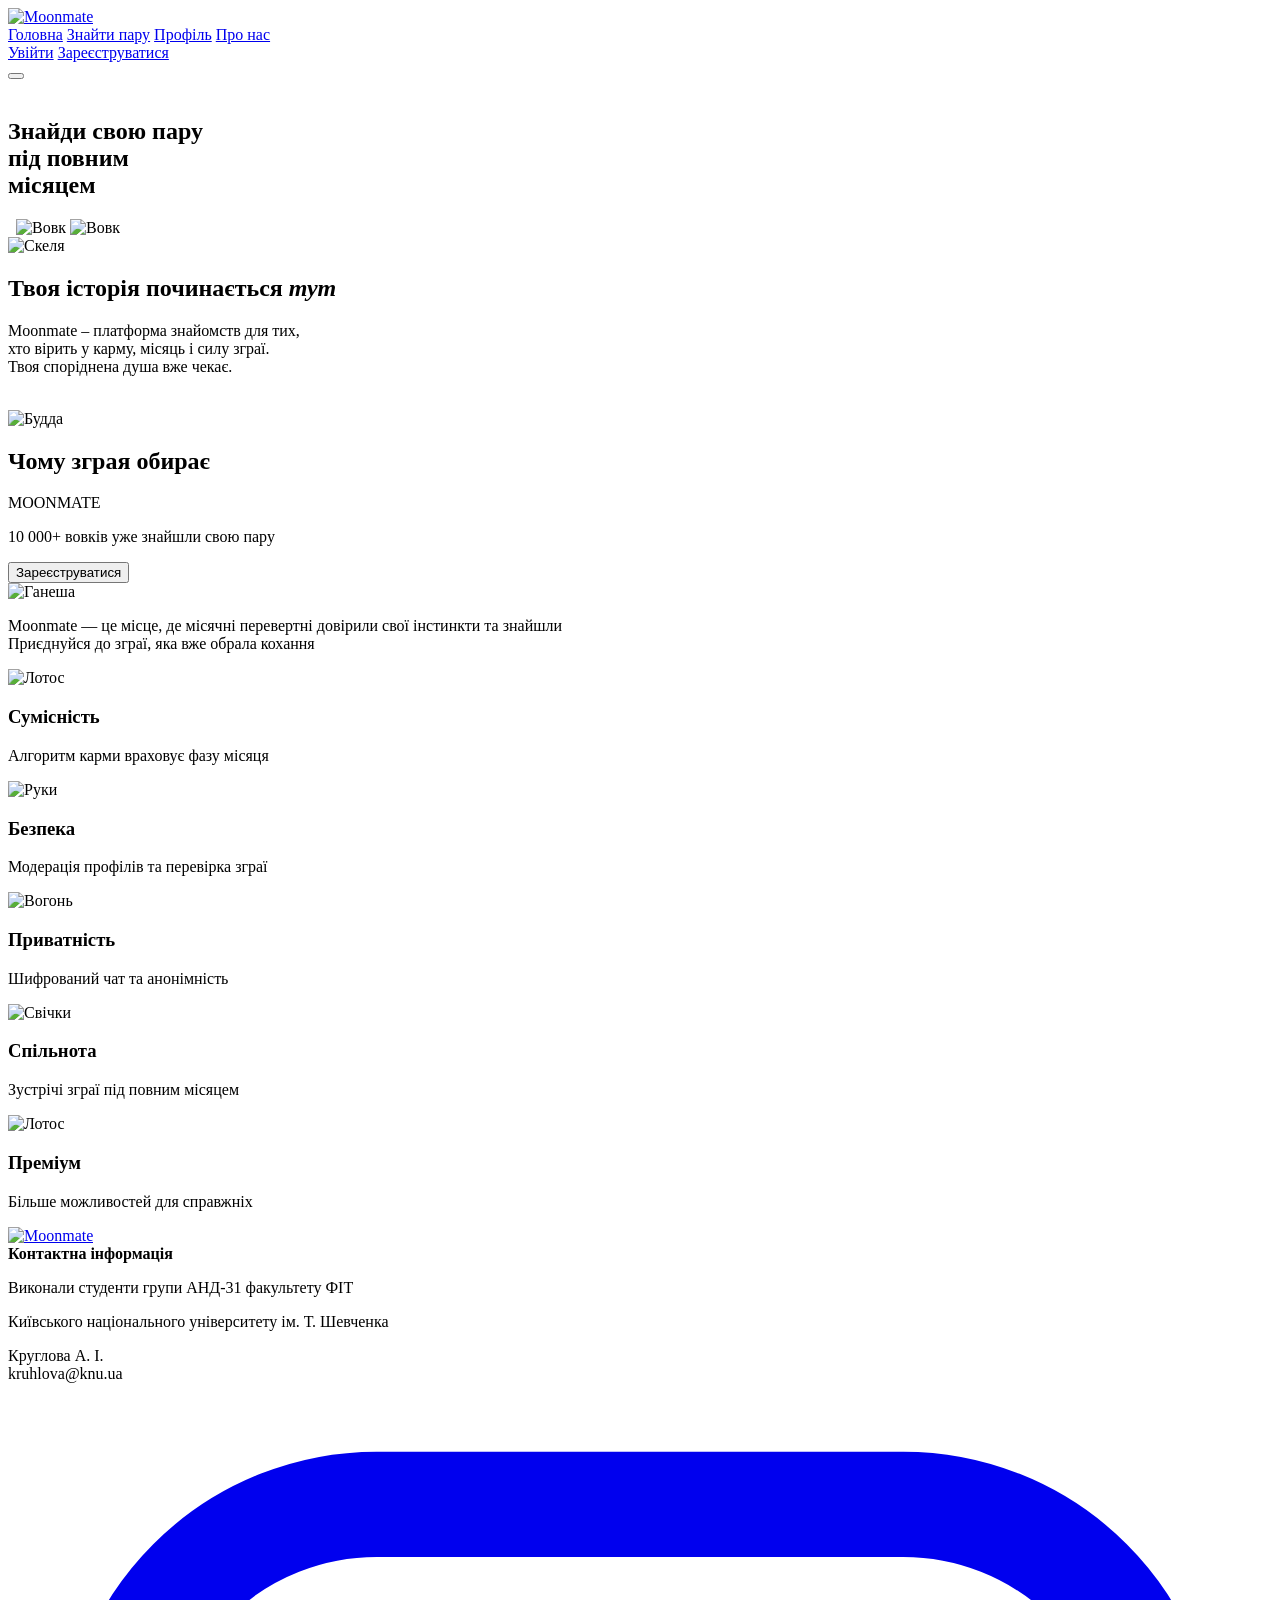
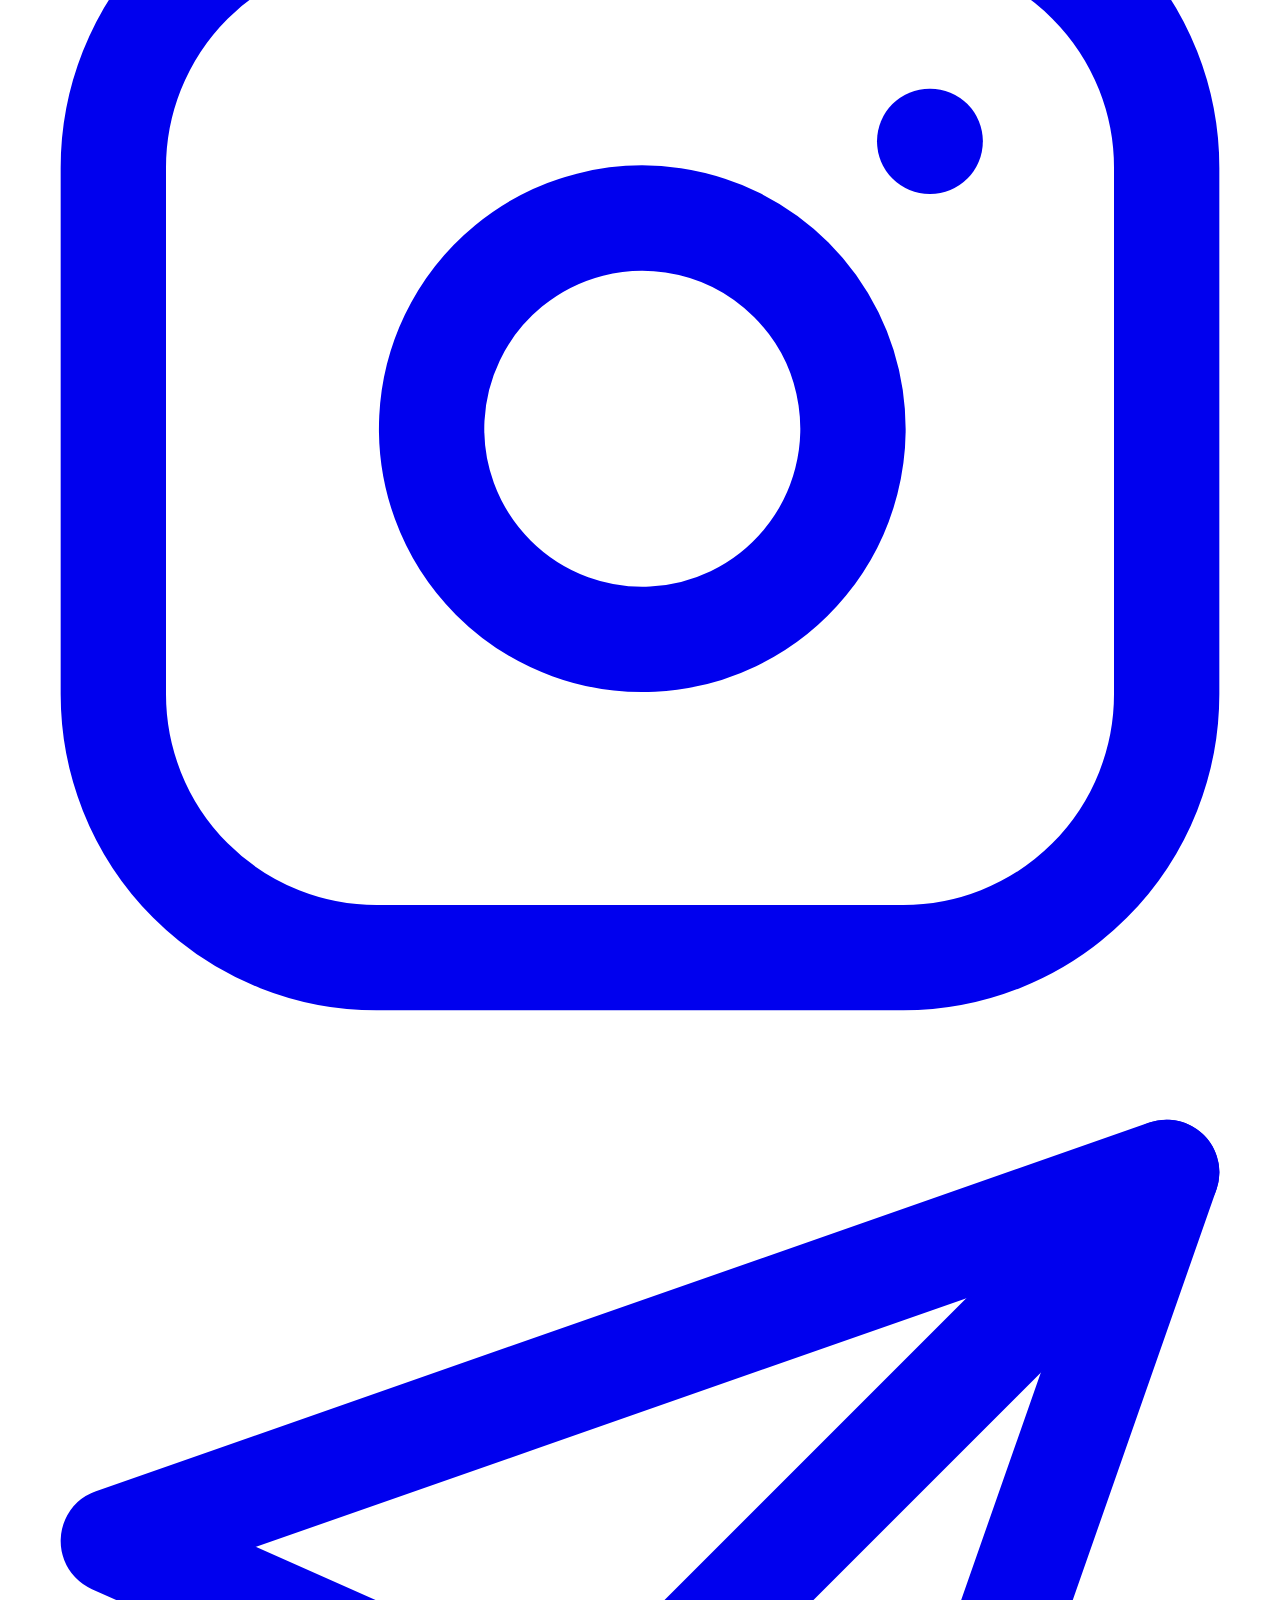
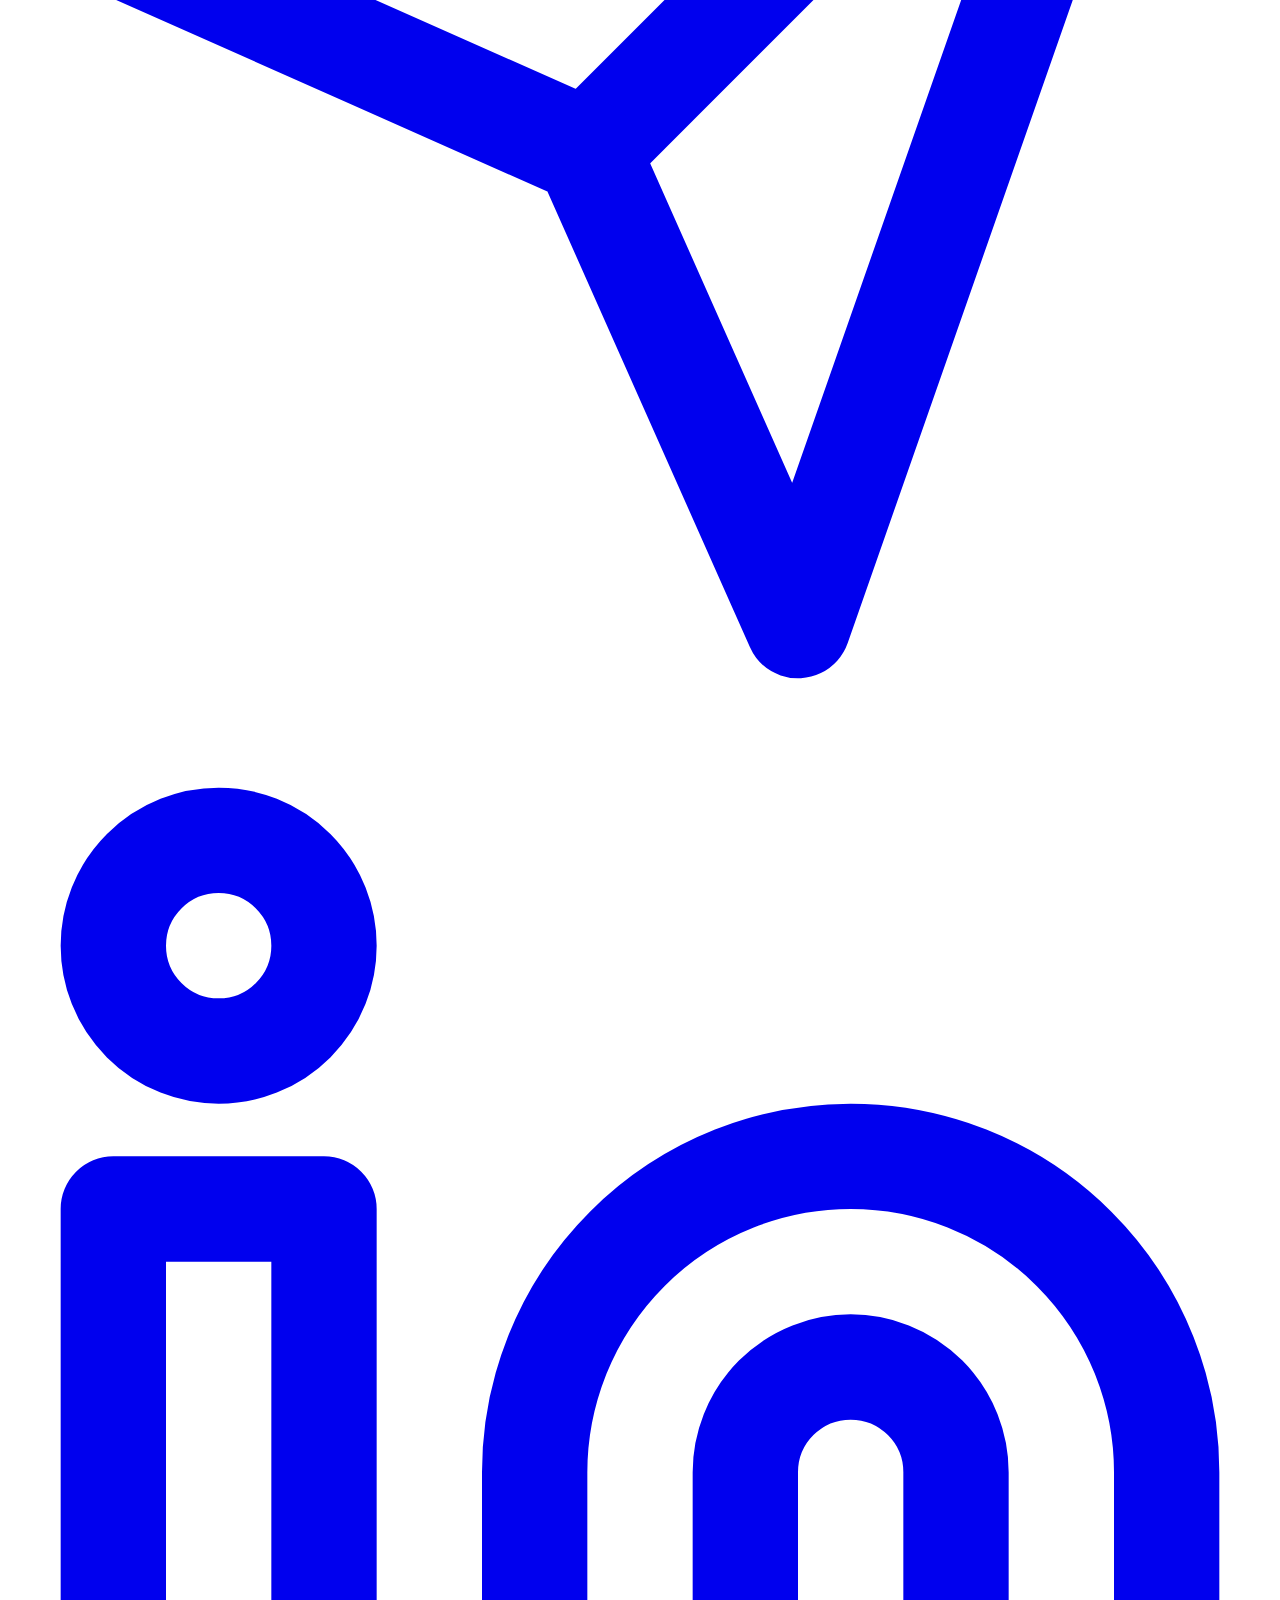
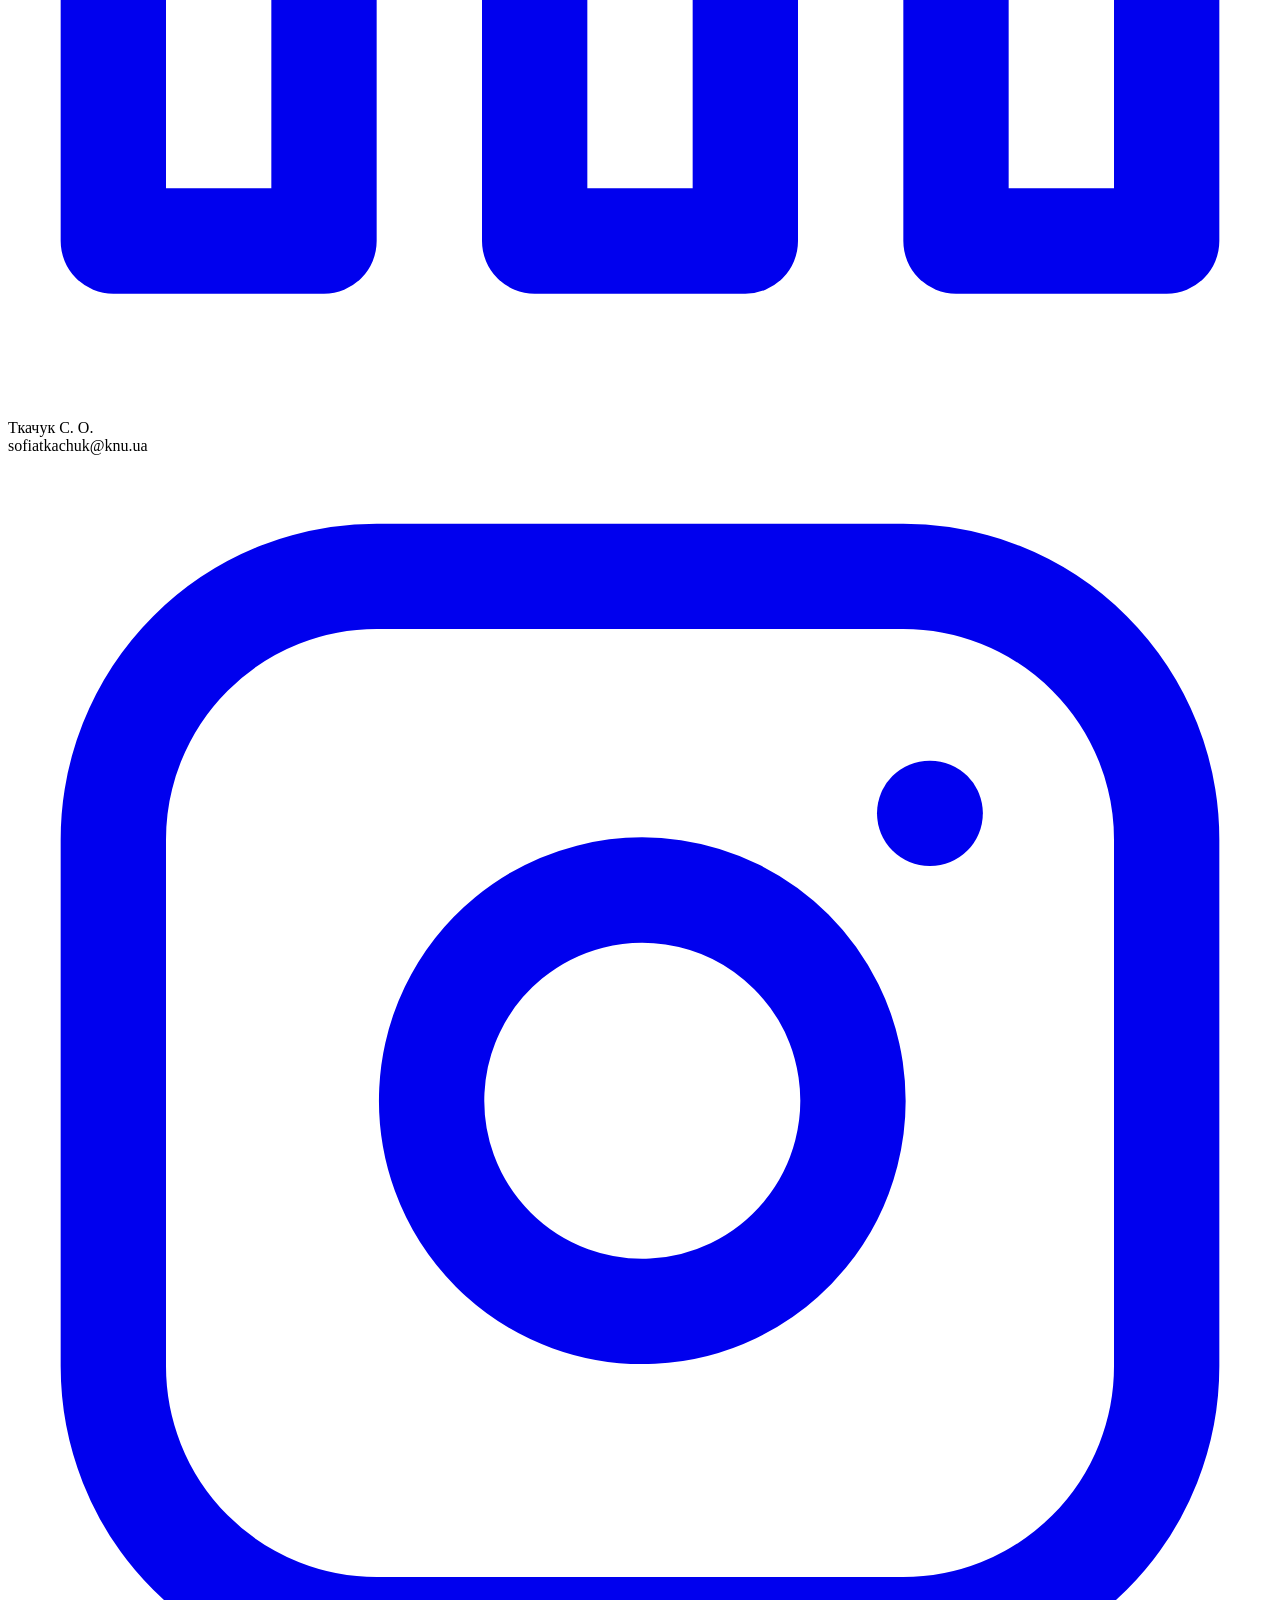
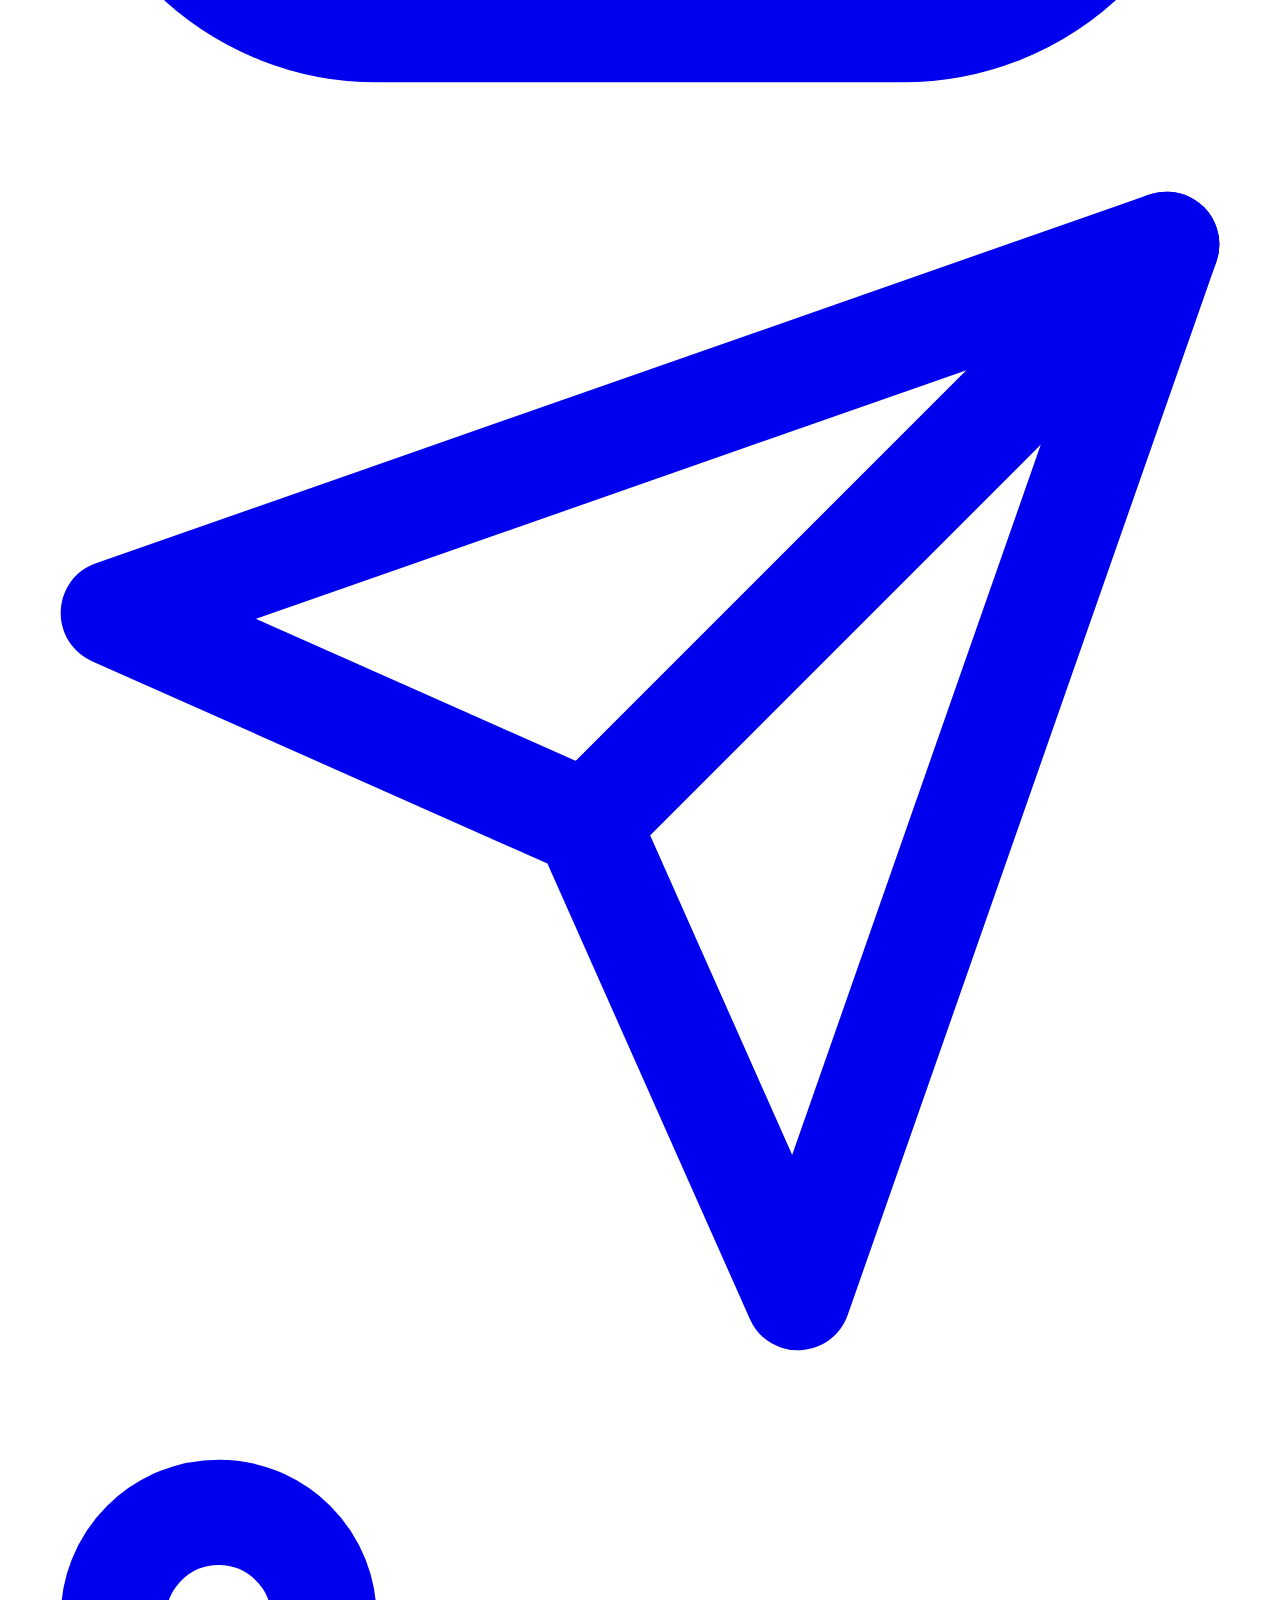
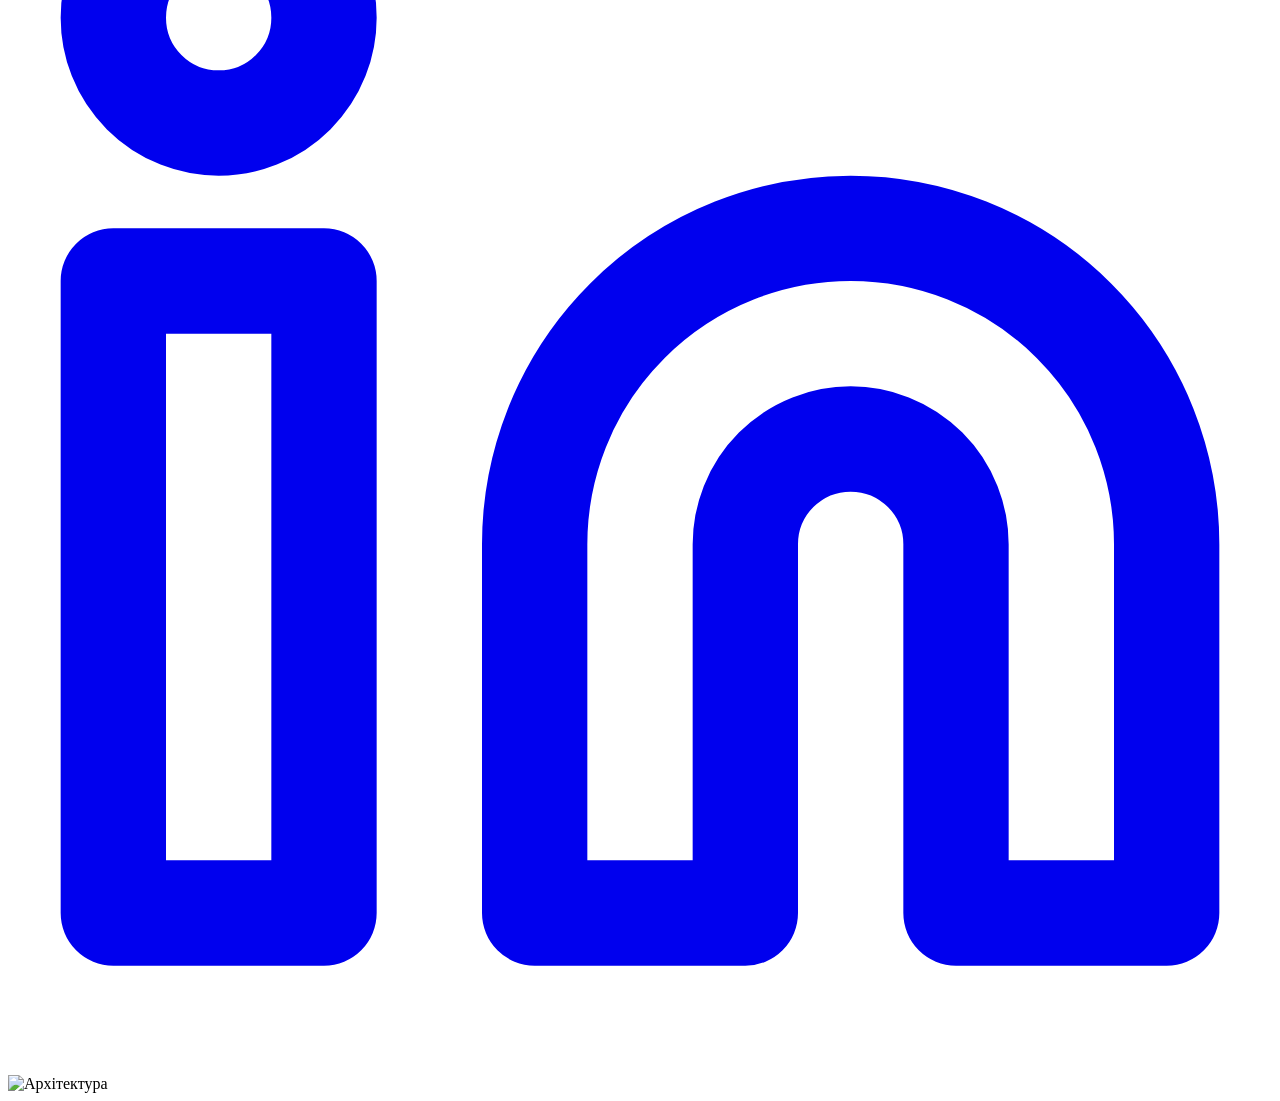
==== index.html @ 5251ece2 "Create index.html" ====
<!DOCTYPE html>
<html lang="uk">
<head>
    <meta charset="UTF-8">
    <meta name="viewport" content="width=device-width, initial-scale=1.0">
    <title>Moonmate — Зграя</title>
    
    <!-- Шрифти -->
    <link rel="preconnect" href="https://fonts.googleapis.com">
    <link rel="preconnect" href="https://fonts.gstatic.com" crossorigin>
    <link href="https://fonts.googleapis.com/css2?family=Montserrat:ital,wght@0,400;0,600;0,700;1,400&family=Playfair+Display:ital,wght@0,400;0,600;1,400;1,600&family=Cormorant+Garamond:ital,wght@0,400;0,600;1,400;1,600&display=swap" rel="stylesheet">
    
    <!-- Підключення стилів -->
    <link rel="stylesheet" href="css/reset.css">
    <link rel="stylesheet" href="css/base.css">
    <link rel="stylesheet" href="css/header.css">
    <link rel="stylesheet" href="css/main.css"> 
    <link rel="stylesheet" href="css/footer.css">
    <link rel="stylesheet" href="css/media.css"> 
</head>
<body>

     <!-- ================= ШАПКА (HEADER) ================= -->
     <header class="header">
        <div class="header-container">
            <!-- Логотип -->
            <a href="#" class="logo">
                <img src="img/Group 22.png" alt="Moonmate">
            </a>

            <!-- Навігація -->
            <nav class="nav-menu" id="mobile-menu">
                <a href="main.html" class="nav-link active">Головна</a>
                <a href="../search/search.html" class="nav-link">Знайти пару</a>
                <!-- ДОДАНО: Посилання на профіль (спочатку приховане класом hidden) -->
                <a href="../profile/profile.html" class="nav-link hidden" id="profileLink">Профіль</a>
                <a href="#why" class="nav-link">Про нас</a>
            </nav>

            <!-- Кнопки (ховаються на телефоні) -->
            <div class="header-buttons" id="authButtons">
                <a href="../login/login.html" class="btn btn-login">Увійти</a>
                <a href="../registration/register.html" class="btn btn-register">Зареєструватися</a>
            </div>

            <!-- БУРГЕР-МЕНЮ (з'являється на планшеті та телефоні) -->
            <button class="menu-toggle" aria-label="Відкрити меню">
                <span></span>
                <span></span>
                <span></span>
            </button>
        </div>
    </header>

        <!-- ================= ГОЛОВНИЙ ЕКРАН (HERO) ================= -->
        <section class="hero" id="home">
          <!-- Висюльки -->
          <img src="img/image 28.png" alt="" class="hanging hanging-left-1">
          <img src="img/image 28.png" alt="" class="hanging hanging-left-2">
          <img src="img/image 29.png" alt="" class="hanging hanging-right-1">
          <img src="img/image 29.png" alt="" class="hanging hanging-right-2">
  
          <!-- Текст -->
          <h1 class="hero-title">
              Знайди свою пару<br>
              під повним<br>
              місяцем
          </h1>
  
          <!-- Блок з вовками -->
          <div class="wolves-container">
              <!-- Лапки -->
              <img src="img/image 50.png" alt="" class="paws paws-left">
              <img src="img/image 50.png" alt="" class="paws paws-right">
              
              <!-- Лівий вовк -->
              <img src="img/wolff.png" alt="Вовк" class="wolf wolf-left">
              <!-- Правий вовк -->
              <img src="img/Rectangle 19.png" alt="Вовк" class="wolf wolf-right">
          </div>
  
          <!-- Скеля для переходу -->
          <img src="img/Rectangle 54.png" alt="Скеля" class="rock-transition">
  
          <!-- Текст під скелею -->
          <div class="hero-story">
              <h2>Твоя історія починається <em>тут</em></h2>
              <p>
                  <span class="pink-text">Moonmate</span> – платформа знайомств для тих,<br>
                  хто вірить у карму, місяць і силу зграї.<br>
                  <span class="pink-text">Твоя споріднена душа вже чекає.</span>
              </p>
          </div>
      </section>

        <!-- ================= БЛОК ПЕРЕВАГ (FEATURES) ================= -->
        <section class="features-section" id="why">
          <!-- Фонові мандали -->
          <img src="img/image 5.png" alt="" class="bg-mandala-left">
          <img src="img/image 30.png" alt="" class="bg-mandala-right">
  
          <div class="features-container">
              
              <!-- Чорний напівпрозорий прямокутник -->
              <div class="features-bg-box"></div>
  
              <!-- Будда -->
              <img src="img/image 22.png" alt="Будда" class="buddha-img">
  
              <!-- Контент поверх прямокутника -->
              <div class="features-content">
                  <div class="features-text">
                      <h2>Чому зграя обирає</h2>
                      <div class="huge-title">MOONMATE</div>
                      <p class="subtitle">10 000+ вовків уже знайшли свою пару</p>
                  </div>
  
                  <div class="cta-center">
                      <button class="btn btn-register btn-large">Зареєструватися</button>
                  </div>
  
                  <div class="info-box">
                      <img src="img/image 14.png" alt="Ганеша" class="ganesha-icon">
                      <p>
                          <span class="pink-text">Moonmate</span> — це місце, де місячні перевертні довірили свої інстинкти та знайшли<br>
                          Приєднуйся до зграї, яка вже обрала <span class="pink-text">кохання</span>
                      </p>
                  </div>
              </div>
  
              <!-- Картки -->
              <div class="cards-grid">
                  <div class="card">
                      <img src="img/image 32.png" alt="Лотос">
                      <h3>Сумісність</h3>
                      <p>Алгоритм карми враховує фазу місяця</p>
                  </div>
                  <div class="card">
                      <img src="img/image 33.png" alt="Руки">
                      <h3>Безпека</h3>
                      <p>Модерація профілів та перевірка зграї</p>
                  </div>
                  <div class="card">
                      <img src="img/image 34.png" alt="Вогонь">
                      <h3>Приватність</h3>
                      <p>Шифрований чат та анонімність</p>
                  </div>
                  <div class="card">
                      <img src="img/image 35.png" alt="Свічки">
                      <h3>Спільнота</h3>
                      <p>Зустрічі зграї під повним місяцем</p>
                  </div>
                  <div class="card">
                      <img src="img/image 32.png" alt="Лотос">
                      <h3>Преміум</h3>
                      <p>Більше можливостей для справжніх</p>
                  </div>
              </div>
  
          </div>
      </section>

      <!-- ================= ПІДВАЛ (FOOTER) ================= -->
      <footer class="footer" id="about">
        <div class="footer-container">
            <a href="#" class="footer-logo">
                <img src="img/Group 22.png" alt="Moonmate">
            </a>
            <div class="footer-info">
                <strong>Контактна інформація</strong>
                <p>Виконали студенти групи АНД-31 факультету ФІТ</p>
                <p>Київського національного університету ім. Т. Шевченка</p>
                
                <div class="footer-contacts">
                    <!-- Виконавець 1 -->
                    <div class="author-block">
                        <p>Круглова А. І.<br>kruhlova@knu.ua</p>
                        <div class="social-links">
                            <!-- Instagram -->
                            <a href="#" target="_blank" title="Instagram">
                                <svg viewBox="0 0 24 24" fill="none" stroke="currentColor" stroke-width="2" stroke-linecap="round" stroke-linejoin="round"><rect x="2" y="2" width="20" height="20" rx="5" ry="5"></rect><path d="M16 11.37A4 4 0 1 1 12.63 8 4 4 0 0 1 16 11.37z"></path><line x1="17.5" y1="6.5" x2="17.51" y2="6.5"></line></svg>
                            </a>
                            <!-- Telegram -->
                            <a href="#" target="_blank" title="Telegram">
                                <svg viewBox="0 0 24 24" fill="none" stroke="currentColor" stroke-width="2" stroke-linecap="round" stroke-linejoin="round"><line x1="22" y1="2" x2="11" y2="13"></line><polygon points="22 2 15 22 11 13 2 9 22 2"></polygon></svg>
                            </a>
                            <!-- LinkedIn -->
                            <a href="#" target="_blank" title="LinkedIn">
                                <svg viewBox="0 0 24 24" fill="none" stroke="currentColor" stroke-width="2" stroke-linecap="round" stroke-linejoin="round"><path d="M16 8a6 6 0 0 1 6 6v7h-4v-7a2 2 0 0 0-2-2 2 2 0 0 0-2 2v7h-4v-7a6 6 0 0 1 6-6z"></path><rect x="2" y="9" width="4" height="12"></rect><circle cx="4" cy="4" r="2"></circle></svg>
                            </a>
                        </div>
                    </div>

                    <!-- Виконавець 2 -->
                    <div class="author-block">
                        <p>Ткачук С. О.<br>sofiatkachuk@knu.ua</p>
                        <div class="social-links">
                            <!-- Instagram -->
                            <a href="#" target="_blank" title="Instagram">
                                <svg viewBox="0 0 24 24" fill="none" stroke="currentColor" stroke-width="2" stroke-linecap="round" stroke-linejoin="round"><rect x="2" y="2" width="20" height="20" rx="5" ry="5"></rect><path d="M16 11.37A4 4 0 1 1 12.63 8 4 4 0 0 1 16 11.37z"></path><line x1="17.5" y1="6.5" x2="17.51" y2="6.5"></line></svg>
                            </a>
                            <!-- Telegram -->
                            <a href="https://web.telegram.org/k/#@sofffssss" target="_blank" title="Telegram">
                                <svg viewBox="0 0 24 24" fill="none" stroke="currentColor" stroke-width="2" stroke-linecap="round" stroke-linejoin="round"><line x1="22" y1="2" x2="11" y2="13"></line><polygon points="22 2 15 22 11 13 2 9 22 2"></polygon></svg>
                            </a>
                            <!-- LinkedIn -->
                            <a href="#" target="_blank" title="LinkedIn">
                                <svg viewBox="0 0 24 24" fill="none" stroke="currentColor" stroke-width="2" stroke-linecap="round" stroke-linejoin="round"><path d="M16 8a6 6 0 0 1 6 6v7h-4v-7a2 2 0 0 0-2-2 2 2 0 0 0-2 2v7h-4v-7a6 6 0 0 1 6-6z"></path><rect x="2" y="9" width="4" height="12"></rect><circle cx="4" cy="4" r="2"></circle></svg>
                            </a>
                        </div>
                    </div>
                </div>
            </div>
        </div>
        <img src="img/image 26.png" alt="Архітектура" class="footer-arch-img">
    </footer>
    
    <!-- Підключення скрипта для меню -->
    <script src="script.js"></script>

    <!-- ДОДАНО: Перевірка статусу входу та показ посилання на профіль -->
    <script>
        document.addEventListener('DOMContentLoaded', function() {
            const authButtons = document.getElementById('authButtons');
            const profileLink = document.getElementById('profileLink');

            // Перевіряємо, чи користувач увійшов
            if (sessionStorage.getItem('isLoggedIn') === 'true') {
                // Якщо так, ховаємо кнопки входу/реєстрації
                if (authButtons) {
                    authButtons.style.display = 'none';
                }
                // І показуємо посилання на профіль (видаляємо клас hidden)
                if (profileLink) {
                    profileLink.classList.remove('hidden');
                }
            }
        });
    </script>
</body>
</html>
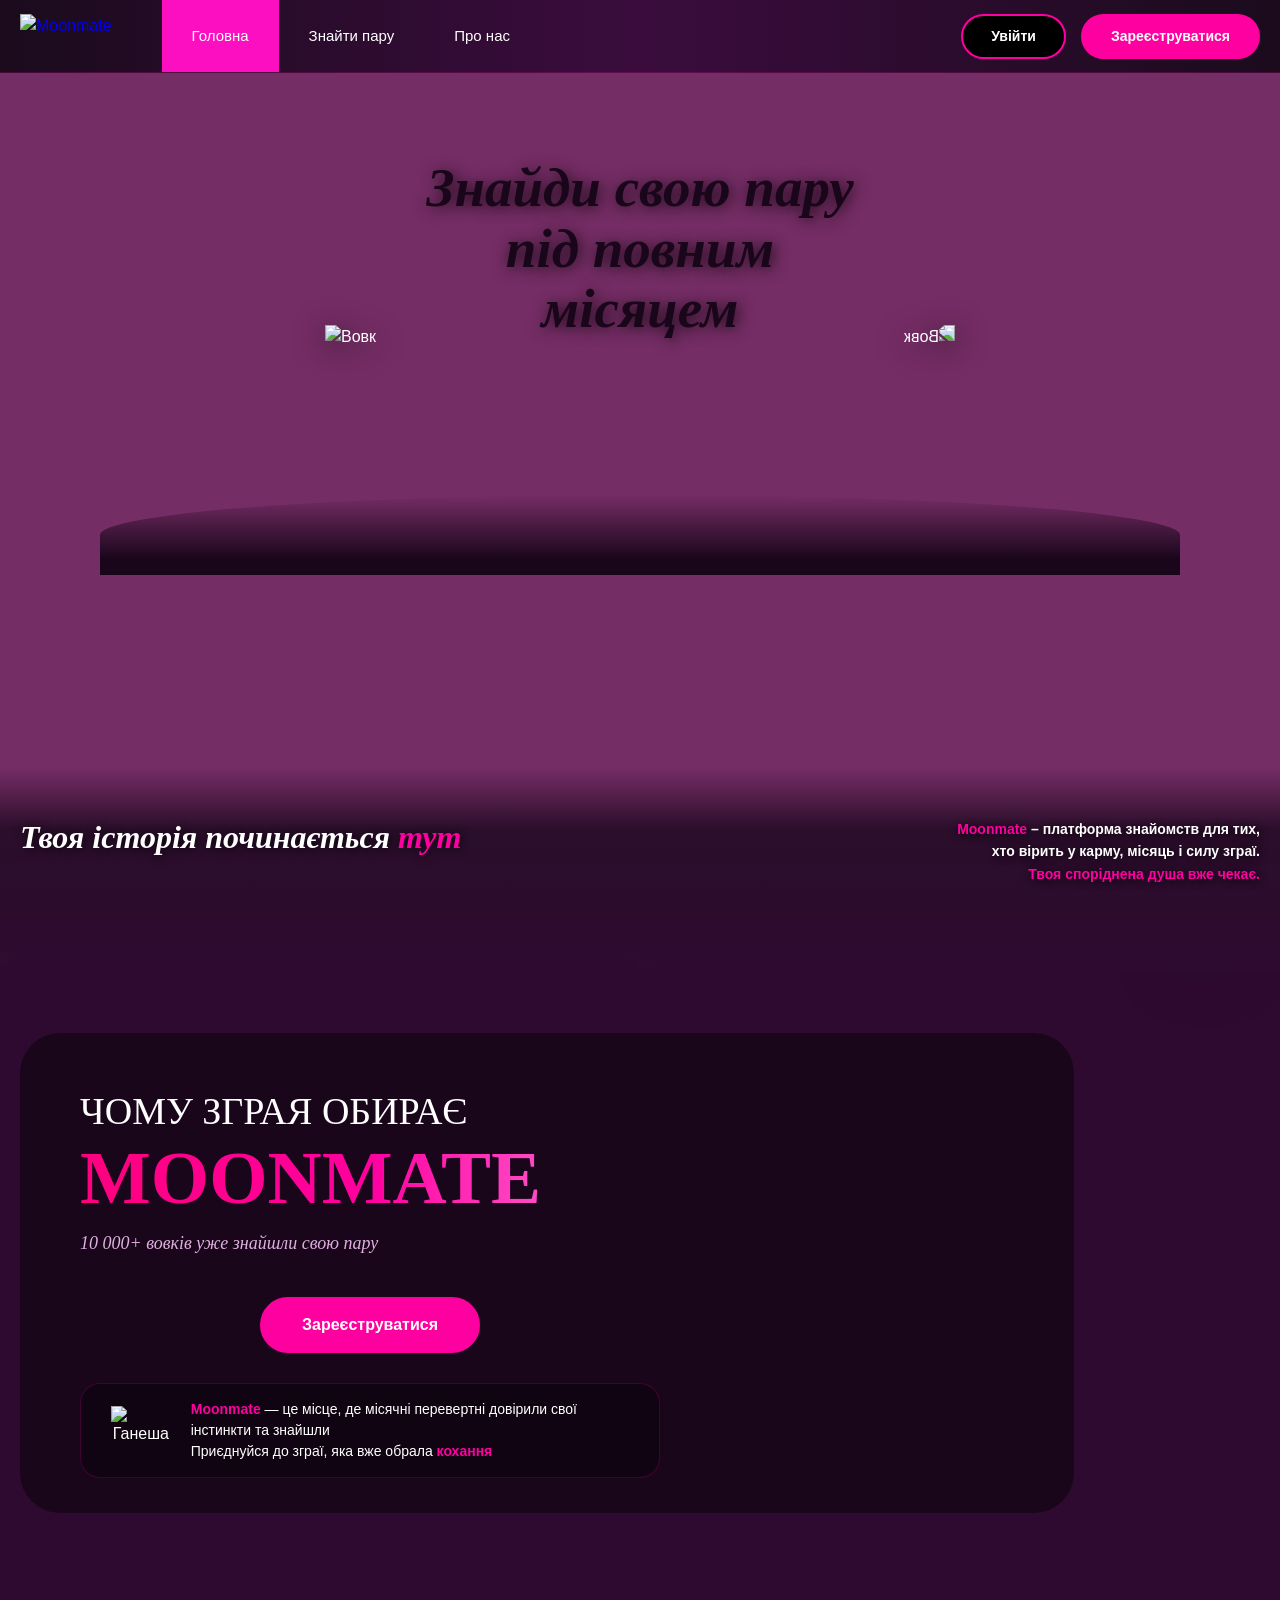
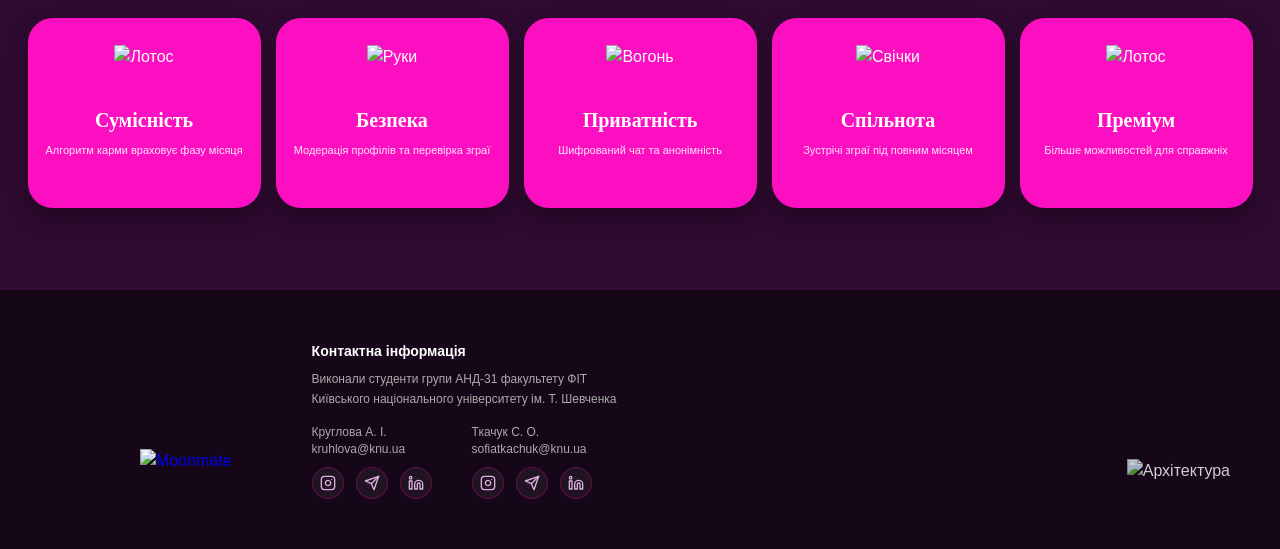
==== commit 7c2b1e8b: "Update index.html" ====
--- a/index.html
+++ b/index.html
@@ -11,12 +11,13 @@
     <link href="https://fonts.googleapis.com/css2?family=Montserrat:ital,wght@0,400;0,600;0,700;1,400&family=Playfair+Display:ital,wght@0,400;0,600;1,400;1,600&family=Cormorant+Garamond:ital,wght@0,400;0,600;1,400;1,600&display=swap" rel="stylesheet">
     
     <!-- Підключення стилів -->
-    <link rel="stylesheet" href="css/reset.css">
-    <link rel="stylesheet" href="css/base.css">
-    <link rel="stylesheet" href="css/header.css">
-    <link rel="stylesheet" href="css/main.css"> 
-    <link rel="stylesheet" href="css/footer.css">
-    <link rel="stylesheet" href="css/media.css"> 
+    <link rel="stylesheet" href="main/css/reset.css">
+    <link rel="stylesheet" href="main/css/base.css">
+    <link rel="stylesheet" href="main/css/header.css">
+    <link rel="stylesheet" href="main/css/main.css"> 
+    <link rel="stylesheet" href="main/css/footer.css">
+    <link rel="stylesheet" href="main/css/media.css"> 
+    <link rel="stylesheet" href="main/css/style.css">
 </head>
 <body>
 
--- a/main/css/base.css
+++ b/main/css/base.css
@@ -0,0 +1,51 @@
+/* =========================================
+   BASE.CSS - Базові змінні та налаштування
+   ========================================= */
+   :root {
+    --bg-dark:  #6B3061;
+    --bg-features: #2e0a30;
+    --accent-pink: #ff00a0;
+    --text-white: #ffffff;
+    --font-heading: 'Playfair Display', serif;
+    --font-body: 'Montserrat', sans-serif;
+}
+
+body {
+    background-color: var(--bg-dark);
+    color: var(--text-white);
+    font-family: var(--font-body);
+    overflow-x: hidden;
+}
+
+/* Спільні кнопки (щоб не дублювати в хедері та контенті) */
+.btn {
+    font-family: 'Montserrat', sans-serif;
+    font-size: 14px;
+    font-weight: 600;
+    cursor: pointer;
+    border-radius: 30px;
+    padding: 10px 28px;
+    transition: all 0.3s ease;
+    border: none;
+}
+
+.btn-register {
+    background-color: var(--accent-pink);
+    color: var(--text-white);
+    border: 2px solid var(--accent-pink);
+}
+
+.btn-register:hover {
+    background-color: #e6008f;
+    border-color: #e6008f;
+}
+
+.btn-large {
+    padding: 14px 40px;
+    font-size: 16px;
+}
+
+.pink-text {
+    color: var(--accent-pink);
+    font-weight: 700;
+}
--- a/main/css/header.css
+++ b/main/css/header.css
@@ -0,0 +1,161 @@
+/* =========================================
+   HEADER.CSS - Стилі для шапки сайту
+   ========================================= */
+
+   .header {
+    width: 100%;
+    background: linear-gradient(90deg, #1b0b1d 0%, #3a0c3d 50%, #1b0b1d 100%);
+    border-bottom: 1px solid rgba(255, 0, 160, 0.2);
+    position: relative;
+    z-index: 100;
+}
+
+.header-container {
+    max-width: 1400px;
+    margin: 0 auto;
+    display: flex;
+    align-items: center;
+    justify-content: space-between;
+    height: 72px;
+    padding: 0 20px;
+}
+
+/* Логотип */
+.logo {
+    display: flex;
+    align-items: center;
+    height: 100%;
+}
+
+.logo img {
+    height: 45px;
+    object-fit: contain;
+}
+
+/* --- Навігація --- */
+.nav-menu {
+    display: flex;
+    height: 100%;
+    margin-left: 50px;
+    margin-right: auto;
+}
+
+.nav-link {
+    display: flex;
+    align-items: center;
+    justify-content: center;
+    padding: 0 30px;
+    color: #ffffff;
+    text-decoration: none;
+    font-family: 'Montserrat', sans-serif;
+    font-size: 15px;
+    font-weight: 400;
+    position: relative;
+    z-index: 1;
+    transition: color 0.3s ease;
+}
+
+/* Створюємо рожевий фон (плашку) */
+.nav-link::before {
+    content: '';
+    position: absolute;
+    top: 0;
+    left: 0;
+    width: 100%;
+    height: 100%;
+    background-color: #FC0FC0;
+    z-index: -1;
+    opacity: 0;
+    transition: opacity 0.3s ease;
+}
+
+/* Активна вкладка (Головна) */
+/* За замовчуванням вона має фон, але робимо шрифт ТАКИМ САМИМ, як у всіх */
+.nav-link.active {
+    color: #ffffff;
+    font-weight: 400; /* Прибрали жирність */
+}
+
+.nav-link.active::before {
+    opacity: 1; 
+}
+
+/* --- Магія при наведенні --- */
+/* Якщо курсор на будь-якому пункті меню, ховаємо фон у "Головної" */
+.nav-menu:hover .nav-link.active::before {
+    opacity: 0;
+}
+
+/* Але якщо курсор навели саме на "Головну", повертаємо їй фон */
+.nav-menu .nav-link.active:hover::before {
+    opacity: 1;
+}
+
+/* Фон для інших вкладок при наведенні на них */
+.nav-link:hover::before {
+    opacity: 1;
+}
+
+/* Колір тексту при наведенні (щоб не змінювався на рожевий) */
+.nav-link:hover,
+.nav-link.active:hover {
+    color: #ffffff; 
+}
+
+/* --- Кнопки --- */
+.header-buttons {
+    display: flex;
+    gap: 15px;
+    align-items: center;
+}
+
+.header-buttons .btn {
+    font-family: 'Montserrat', sans-serif;
+    font-size: 14px;
+    font-weight: 600;
+    cursor: pointer;
+    border-radius: 30px;
+    padding: 10px 28px;
+    transition: all 0.3s ease;
+}
+
+/* Кнопка "Увійти" */
+.header-buttons .btn-login {
+    background-color: #000000;
+    color: #ffffff;
+    border: 2px solid #ff00a0;
+}
+
+.header-buttons .btn-login:hover {
+    background-color: #ff00a0;
+}
+
+/* Кнопка "Зареєструватися" */
+.header-buttons .btn-register {
+    background-color: #ff00a0;
+    color: #ffffff;
+    border: 2px solid #ff00a0;
+}
+
+.header-buttons .btn-register:hover {
+    background-color: #e6008f;
+    border-color: #e6008f;
+}
+
+/* Бургер-меню (показується тільки в media.css) */
+.menu-toggle {
+    display: none; /* За замовчуванням ховаємо */
+    flex-direction: column;
+    gap: 5px;
+    background: none;
+    border: none;
+    cursor: pointer;
+}
+
+.menu-toggle span {
+    width: 25px;
+    height: 3px;
+    background-color: #fff;
+    border-radius: 2px;
+    transition: 0.3s;
+}
--- a/main/css/main.css
+++ b/main/css/main.css
@@ -0,0 +1,387 @@
+/* =========================================
+   MAIN.CSS - Головний екран та Блок переваг
+   ========================================= */
+
+
+/* =========================================
+   ГОЛОВНИЙ ЕКРАН (HERO)
+   ========================================= */
+
+   .hero {
+    position: relative;
+    height: 900px;
+    min-height: 850px;
+    display: flex;
+    flex-direction: column;
+    align-items: center;
+    padding-top: 45px;
+    overflow: hidden;
+
+    background-image: url('../img/Subtract.png');
+    background-size: cover;
+    background-position: center center;
+    background-repeat: no-repeat;
+    background-color: #6B3061;
+}
+
+/* Легкий рожевий фільтр */
+.hero::before {
+    content: '';
+    position: absolute;
+    inset: 0;
+    width: 100%;
+    height: 100%;
+    background: rgba(255, 0, 160, 0.07);
+    z-index: 1;
+    pointer-events: none;
+}
+
+/* --- ЗАГОЛОВОК НА МІСЯЦІ --- */
+
+.hero-title {
+    font-family: var(--font-heading);
+    font-size: 64px;
+    font-style: italic;
+    line-height: 1.25;
+    text-align: center;
+    color: #1a061b;
+
+    position: relative;
+    z-index: 3;
+
+    margin-top: 25px;
+    margin-bottom: 0;
+
+    text-shadow: 0 0 15px rgba(255,255,255,0.35);
+}
+
+/* --- ВИСЮЛЬКИ --- */
+
+.hanging {
+    position: absolute;
+    top: 0;
+    opacity: 0.45;
+    z-index: 2;
+    pointer-events: none;
+}
+
+.hanging-left-1 {
+    left: 0;
+    top: -20px;
+    height: 250px;
+}
+
+.hanging-left-2 {
+    left: 5%;
+    top: -50px;
+    height: 350px;
+}
+
+.hanging-right-1 {
+    right: 0;
+    top: -20px;
+    height: 250px;
+}
+
+.hanging-right-2 {
+    right: 5%;
+    top: -50px;
+    height: 350px;
+}
+
+/* --- ВОВКИ --- */
+
+.wolves-container {
+    position: absolute;
+    left: 0;
+    bottom: 105px;
+
+    width: 100%;
+    height: 600px;
+    max-width: none;
+
+    display: block;
+    z-index: 3;
+    margin: 0;
+}
+
+/* Загальні налаштування вовків */
+.wolf {
+    position: absolute;
+    bottom: 0;
+    z-index: 3;
+
+    filter: drop-shadow(0 5px 15px rgba(0,0,0,0.7));
+}
+
+/* Лівий вовк */
+.wolf-left {
+  left: 1%;
+  height: 370px;
+  width: auto;
+  bottom: 110px;
+}
+/* Правий вовк */
+.wolf-right {
+    right: 0;
+    height: 510px;
+    width: auto;
+    bottom: 90px;
+}
+
+/* --- ЛАПКИ --- */
+
+.paws {
+    position: absolute;
+    height: 65px;
+    width: auto;
+    z-index: 4;
+
+    filter: drop-shadow(0 0 8px rgba(255,0,160,0.6));
+}
+
+/* Ліва лапка */
+.paws-left {
+    left: 38%;
+    bottom: 340px;
+    transform: rotate(-15deg);
+}
+
+/* Права лапка */
+.paws-right {
+    right: 38%;
+    bottom: 340px;
+    transform: rotate(15deg);
+}
+
+/* --- СКЕЛЯ --- */
+
+.rock-transition {
+    position: absolute;
+    bottom: -2px;
+    left: 0;
+
+    width: 100%;
+    height: auto;
+
+    z-index: 4;
+    pointer-events: none;
+}
+
+/* --- ТЕКСТ НА СКЕЛІ --- */
+
+.hero-story {
+    position: absolute;
+    left: 0;
+    bottom: 0;
+
+    width: 100%;
+    min-height: 205px;
+
+    z-index: 5;
+
+    display: flex;
+    align-items: flex-start;
+    justify-content: space-between;
+
+    padding: 25px 4% 55px;
+
+    /* Прибираємо старий градієнт, щоб було видно скелю */
+    background: transparent;
+}
+
+/* Заголовок ліворуч */
+.hero-story h2 {
+    width: 45%;
+
+    font-family: var(--font-heading);
+    font-size: 42px;
+    font-style: italic;
+    line-height: 1.2;
+
+    margin: 0;
+    text-align: left;
+
+    text-shadow: 1px 1px 10px rgba(0,0,0,0.8);
+}
+
+.hero-story h2 em {
+    color: var(--accent-pink);
+}
+
+/* Опис праворуч */
+.hero-story p {
+    width: 55%;
+
+    font-size: 19px;
+    line-height: 1.6;
+    font-weight: 600;
+
+    text-align: right;
+    text-shadow: 1px 1px 8px rgba(0,0,0,0.9);
+}
+
+
+/* =========================================
+   MAIN.CSS - Головний екран та Блок переваг
+   ========================================= */
+
+/* ... (Стилі для Hero залишаються без змін, як були) ... */
+
+/* --- БЛОК ПЕРЕВАГ (FEATURES) --- */
+.features-section {
+  background-color: #6B3061;
+  padding: 80px 20px 100px; 
+  position: relative;
+  overflow: hidden; /* Щоб мандали не вилазили за краї */
+}
+
+/* Фонові мандали (збільшені та приглушені) */
+.bg-mandala-left {
+  position: absolute;
+  left: -150px;
+  top: 100px;
+  width: 600px;
+  opacity: 0.1;
+  pointer-events: none;
+  z-index: 1;
+}
+.bg-mandala-right {
+  position: absolute;
+  right: -200px;
+  top: 50px;
+  width: 700px;
+  opacity: 0.1;
+  pointer-events: none;
+  z-index: 1;
+}
+
+.features-container {
+  max-width: 1200px;
+  margin: 0 auto;
+  position: relative;
+  z-index: 2;
+}
+
+/* --- ЧОРНИЙ НАПІВПРОЗОРИЙ ПРЯМОКУТНИК --- */
+.features-bg-box {
+  position: absolute;
+  top: 0;
+  left: 0;
+  width: 85%; /* Він не доходить до правого краю */
+  height: 480px; /* Висота під текст і кнопку */
+  background: rgba(0, 0, 0, 0.45); /* Чорний з прозорістю */
+  border-radius: 40px;
+  z-index: 1;
+}
+
+/* --- БУДДА --- */
+.buddha-img {
+  position: absolute;
+  right: 20px;
+  top: -30px; /* Піднімаємо трохи вгору */
+  height: 480px; /* Великий розмір */
+  z-index: 2;
+  filter: drop-shadow(0 10px 30px rgba(0,0,0,0.6));
+}
+
+/* --- КОНТЕНТ (Текст і кнопка) --- */
+.features-content {
+  position: relative;
+  z-index: 3;
+  padding: 50px 60px; /* Відступи всередині прямокутника */
+  max-width: 700px; /* Текст не заходить на Будду */
+}
+
+.features-text h2 {
+  font-family: var(--font-heading);
+  font-size: 44px;
+  text-transform: uppercase;
+  font-weight: 400;
+  margin-bottom: 5px;
+}
+
+/* --- ГРАДІЄНТНИЙ ТЕКСТ MOONMATE --- */
+.huge-title {
+  font-family: var(--font-heading);
+  font-size: 85px;
+  font-weight: 700;
+  line-height: 1;
+  margin-bottom: 20px;
+  
+  /* Градієнтний ефект */
+  background: linear-gradient(90deg, #ff007f 0%, #ff00a0 50%, #ff80df 100%);
+  -webkit-background-clip: text;
+  -webkit-text-fill-color: transparent;
+  background-clip: text;
+  color: transparent;
+}
+
+.subtitle {
+  font-family: var(--font-heading);
+  font-style: italic;
+  font-size: 20px;
+  color: #e0b0e0;
+}
+
+.cta-center { 
+  margin-top: 40px;
+}
+
+/* Плашка з Ганешею (всередині прямокутника) */
+.info-box {
+  background: rgba(0, 0, 0, 0.5); /* Темніша плашка */
+  border-radius: 15px;
+  padding: 15px 30px;
+  display: flex;
+  align-items: center;
+  gap: 20px;
+  margin-top: 30px;
+  border: 1px solid rgba(255,0,160,0.2);
+  max-width: 600px;
+}
+
+.ganesha-icon { height: 50px; }
+.info-box p { font-size: 14px; line-height: 1.5; }
+
+/* --- СІТКА КАРТОК --- */
+.cards-grid {
+  display: flex;
+  flex-wrap: wrap;
+  justify-content: space-between;
+  gap: 15px;
+  position: relative;
+  z-index: 3;
+  margin-top: 50px;
+}
+
+.card {
+  background: linear-gradient(180deg, #ff00a0 0%, #d10083 100%);
+  padding: 30px 15px;
+  border-radius: 25px;
+  text-align: center;
+  border: 4px solid #ff66c4;
+  box-shadow:  inset 0 0 0 3px #ffffff, 0 10px 20px rgba(0,0,0,0.3);
+  width: calc(20% - 12px);
+  min-height: 200px;
+  display: flex;
+  flex-direction: column;
+  align-items: center;
+  transition: transform 0.3s;
+}
+
+.card:hover { transform: translateY(-5px); }
+.card img { height: 45px; margin-bottom: 15px; }
+
+.card h3 {
+  font-family: var(--font-heading);
+  font-size: 20px;
+  margin-bottom: 8px;
+  color: #fff;
+}
+
+.card p { font-size: 12px; line-height: 1.4; color: #ffe6f9; }
+
+.hidden {
+    display: none !important;
+}
--- a/main/css/footer.css
+++ b/main/css/footer.css
@@ -0,0 +1,110 @@
+/* =========================================
+   FOOTER.CSS - Стилі для підвалу сайту
+   ========================================= */
+
+   .footer {
+    position: relative;
+    padding: 50px 20px;
+    background-color: #150717;
+    border-top: 2px solid #3a0e3c;
+    overflow: hidden;
+}
+
+.footer-container {
+    /* Робимо контейнер вужчим, щоб текст не розлітався по краях */
+    max-width: 1000px; 
+    margin: 0 auto;
+    display: flex;
+    /* Посуваємо все вліво і вирівнюємо по нижньому краю логотипу */
+    justify-content: flex-start;
+    align-items: flex-end;
+    gap: 80px; /* Відступ між логотипом і текстом */
+    position: relative;
+    z-index: 2;
+}
+
+.footer-logo img {
+    height: 50px;
+    object-fit: contain;
+}
+
+.footer-info {
+    font-size: 12px;
+    color: #aaaaaa;
+    line-height: 1.6;
+}
+
+.footer-info strong {
+    color: #ffffff;
+    font-size: 14px;
+    display: block;
+    margin-bottom: 8px;
+}
+
+.footer-contacts {
+    display: flex;
+    gap: 40px;
+    margin-top: 15px;
+}
+
+.footer-arch-img {
+    position: absolute;
+    right: 50px;
+    bottom: 0;
+    height: 90px;
+    opacity: 0.8;
+    z-index: 1;
+}
+
+/* --- ОНОВЛЕНІ КОНТАКТИ У ФУТЕРІ --- */
+.footer-contacts {
+    display: flex;
+    gap: 40px;
+    margin-top: 15px;
+}
+
+.author-block {
+    display: flex;
+    flex-direction: column;
+    gap: 10px;
+}
+
+.author-block p {
+    margin: 0;
+    line-height: 1.4;
+}
+
+/* Стилі для соціальних мереж */
+.social-links {
+    display: flex;
+    gap: 12px;
+    align-items: center;
+}
+
+.social-links a {
+    display: flex;
+    align-items: center;
+    justify-content: center;
+    width: 32px;
+    height: 32px;
+    border-radius: 50%;
+    background-color: rgba(255, 255, 255, 0.05); /* Легкий фон */
+    border: 1px solid rgba(255, 0, 160, 0.3); /* Рожева рамка */
+    color: #e0b0e0; /* Світло-рожевий колір іконок */
+    transition: all 0.3s ease;
+}
+
+/* Іконки всередині */
+.social-links svg {
+    width: 16px;
+    height: 16px;
+}
+
+/* Ефект при наведенні */
+.social-links a:hover {
+    background-color: var(--accent-pink, #ff00a0); /* Рожевий фон */
+    border-color: var(--accent-pink, #ff00a0);
+    color: #fff; /* Біла іконка */
+    transform: translateY(-3px); /* Легке підняття */
+    box-shadow: 0 4px 10px rgba(255, 0, 160, 0.4); /* Світіння */
+}
--- a/main/css/media.css
+++ b/main/css/media.css
@@ -0,0 +1,479 @@
+/* =========================================
+   MEDIA.CSS - Адаптивність
+   ========================================= */
+
+/* =========================================
+   ПЛАНШЕТИ (Від 768px до 1024px)
+   ========================================= */
+@media (max-width: 1024px) {
+    /* --- ШАПКА --- */
+    /* На планшетах навігація залишається звичайною (без бургера) */
+    
+    .header-buttons .btn-login,
+    .header-buttons .btn-register {
+        padding: 8px 15px;
+        font-size: 12px;
+    }
+
+    /* --- HERO --- */
+    .hero-title {
+        font-size: 48px;
+        margin-top: 40px;
+        text-align: left;
+        padding-left: 30px;
+        width: 100%;
+    }
+
+    .wolves-container { height: 500px; }
+    .wolf-left { height: 250px; }
+    .wolf-right { height: 320px; }
+
+    .hero-story {
+        text-align: left;
+        padding-left: 30px;
+        bottom: 20px;
+    }
+    .hero-story h2 { font-size: 32px; }
+
+    /* --- FEATURES --- */
+    .features-bg-box {
+        width: 95%;
+        height: 420px;
+    }
+    .buddha-img {
+        height: 300px;
+        top: 10px;
+        right: 10px;
+    }
+    .features-content {
+        padding: 30px;
+        max-width: 100%;
+    }
+    .huge-title { font-size: 60px; }
+    .cta-center { text-align: left; padding-left: 30px; }
+
+    .cards-grid { justify-content: space-around; }
+    .card {
+        width: calc(50% - 20px); 
+        margin-bottom: 20px;
+    }
+    
+    .footer-container { gap: 30px; }
+    .footer-arch-img { height: 60px; }
+
+    /* --- HERO (додаткові стилі) --- */
+    .hero {
+        height: 800px;
+        min-height: 800px;
+    }
+
+    .hero-title {
+        font-size: 50px;
+        margin-top: 20px;
+    }
+
+    .wolves-container {
+        height: 500px;
+        bottom: 100px;
+    }
+
+    .wolf-left { height: 300px; }
+    .wolf-right { height: 400px; }
+
+    .paws { height: 50px; }
+    .paws-left { left: 37%; bottom: 280px; }
+    .paws-right { right: 37%; bottom: 280px; }
+
+    .hero-story {
+        min-height: 180px;
+        padding: 25px 25px 40px;
+    }
+    .hero-story h2 { font-size: 32px; }
+    .hero-story p { font-size: 15px; }
+
+    /* --- ПРОФІЛЬ --- */
+    .profile-card {
+        flex-direction: column;
+        align-items: center;
+        padding: 30px;
+        gap: 30px;
+    }
+
+    .profile-avatar-section {
+        width: 100%;
+        max-width: 400px;
+    }
+
+    .avatar-wrapper {
+        height: 400px;
+    }
+
+    .profile-info-section {
+        width: 100%;
+        text-align: left;
+    }
+
+    .profile-name {
+        font-size: 48px;
+    }
+
+    .profile-actions {
+        justify-content: center;
+    }
+
+    /* --- SEARCH --- */
+    .features-row {
+        gap: 20px;
+    }
+    .feature-center-icon {
+        top: -40px;
+    }
+    .feature-center-icon img {
+        height: 60px;
+    }
+    .feature-icon-circle {
+        width: 80px;
+        height: 80px;
+    }
+    .feature-icon-circle img {
+        height: 40px;
+    }
+    .feature-item h3 {
+        font-size: 18px;
+    }
+
+    .filters-grid {
+        grid-template-columns: 1fr 1fr;
+    }
+    .filters-grid .filter-group:last-child {
+        grid-column: span 2;
+    }
+
+    .profiles-grid {
+        grid-template-columns: 1fr;
+    }
+}
+
+/* =========================================
+   ТЕЛЕФОНИ (До 768px)
+   ========================================= */
+@media (max-width: 768px) {
+    /* --- ШАПКА (БУРГЕР-МЕНЮ) --- */
+    .header-container {
+        padding: 0 15px;
+        height: 60px;
+    }
+    
+    .logo img {
+        height: 35px;
+    }
+
+    /* ВИПАДАЮЧЕ БУРГЕР-МЕНЮ */
+    .nav-menu {
+        position: absolute;
+        top: 100%;
+        left: 0;
+        width: 100%;
+        
+        /* Чорний фон з прозорістю 48% для всього контейнера меню */
+        background-color: rgba(0, 0, 0, 0.48) !important; 
+        backdrop-filter: blur(8px); /* Розмиття фону за меню для кращого читання */
+        
+        flex-direction: column;
+        align-items: stretch; /* Розтягуємо пункти на всю ширину */
+        padding: 0; 
+        gap: 0; 
+        
+        border-top: 2px solid #FC0FC0;
+        border-bottom: 2px solid #FC0FC0;
+        box-shadow: 0 10px 20px rgba(0,0,0,0.8);
+        
+        display: none; 
+        z-index: 99;
+    }
+
+    /* ПОКАЗУЄМО МЕНЮ, КОЛИ Є КЛАС ACTIVE */
+    .nav-menu.active {
+        display: flex !important;
+    }
+
+    /* ПОКАЗУЄМО БУРГЕР */
+    .menu-toggle {
+        display: flex;
+    }
+
+    /* ХОВАЄМО КНОПКИ ВХОДУ/РЕЄСТРАЦІЇ НА ТЕЛЕФОНІ */
+    .header-buttons {
+        display: none !important;
+    }
+
+    /* Стилі для посилань у мобільному меню */
+    .nav-menu .nav-link {
+        display: block; 
+        width: 100%; 
+        padding: 16px 20px;
+        font-size: 18px;
+        text-align: center;
+        color: #fff !important; 
+        
+        /* Прозорий фон самих слів, щоб працював загальний чорний фон контейнера (48%) */
+        background-color: transparent !important; 
+        border-radius: 0;
+        border-bottom: 1px solid rgba(255, 255, 255, 0.15);
+        
+        position: relative;
+        z-index: 2;
+    }
+
+    /* Прибираємо зайві псевдоелементи, які могли створювати конфлікти фонів */
+    .nav-menu .nav-link::before {
+        display: none !important;
+    }
+
+    .nav-menu .nav-link:last-child {
+        border-bottom: none;
+    }
+
+    /* АКТИВНИЙ ПУНКТ (наприклад, Головна) — залишається яскраво-рожевим */
+    .nav-menu .nav-link.active {
+        background-color: #FC0FC0 !important; 
+        color: #fff !important;
+        font-weight: 600;
+    }
+
+    /* Ефект при натисканні */
+    .nav-menu .nav-link:active {
+        background-color: rgba(255, 255, 255, 0.2) !important;
+    }
+    
+    /* Переконуємося, що .hidden працює */
+    .hidden {
+        display: none !important;
+    }
+
+    /* --- HERO --- */
+    .hero {
+        height: 750px;
+        min-height: 750px;
+        padding-top: 30px;
+    }
+
+    .hero-title {
+        font-size: 36px;
+        margin-top: 15px;
+    }
+
+    .hanging-left-2,
+    .hanging-right-2 {
+        height: 220px;
+    }
+
+    .wolves-container {
+        height: 380px;
+        bottom: 120px;
+    }
+
+    .wolf-left {
+        height: 190px;
+        left: 0;
+    }
+
+    .wolf-right {
+        height: 250px;
+        right: 0;
+    }
+
+    .paws {
+        height: 35px;
+    }
+
+    .paws-left {
+        left: 35%;
+        bottom: 220px;
+    }
+
+    .paws-right {
+        right: 35%;
+        bottom: 220px;
+    }
+
+    .hero-story {
+        min-height: 170px;
+        flex-direction: column;
+        align-items: center;
+        gap: 10px;
+        padding: 20px 15px 30px;
+        text-align: center;
+    }
+
+    .hero-story h2,
+    .hero-story p {
+        width: 100%;
+        text-align: center;
+    }
+
+    .hero-story h2 {
+        font-size: 27px;
+    }
+
+    .hero-story p {
+        font-size: 12px;
+    }
+
+    .rock-transition {
+        width: 150%;
+        max-width: none;
+        left: -25%;
+    }
+
+    /* --- FEATURES --- */
+    .features-section { padding: 40px 15px; }
+    .features-bg-box {
+        position: relative;
+        width: 100%;
+        height: auto;
+        background: rgba(0, 0, 0, 0.4);
+        padding: 20px;
+        margin-bottom: 30px;
+    }
+    .buddha-img {
+        position: static;
+        display: block;
+        height: 200px;
+        margin: 0 auto 20px auto;
+    }
+    .features-content {
+        padding: 0;
+        text-align: center;
+    }
+    .features-text h2 { font-size: 24px; }
+    .huge-title { font-size: 50px; }
+    .subtitle { font-size: 16px; }
+    
+    .cta-center {
+        text-align: center;
+        padding: 0;
+        margin-top: 20px;
+    }
+
+    .card {
+        width: 100%;
+        margin-bottom: 15px;
+        padding: 20px;
+        min-height: auto;
+    }
+
+    /* --- FOOTER --- */
+    .footer-container {
+        flex-direction: column;
+        align-items: center;
+        text-align: center;
+        gap: 20px;
+    }
+    .footer-arch-img {
+        position: static;
+        display: block;
+        margin: 20px auto 0 auto;
+        height: 60px;
+    }
+
+    /* --- ПРОФІЛЬ --- */
+    .profile-page {
+        padding: 20px 10px;
+    }
+
+    .profile-card {
+        padding: 20px;
+        border-radius: 25px;
+    }
+
+    .avatar-wrapper {
+        height: 350px;
+        border-radius: 20px;
+    }
+
+    .profile-name {
+        font-size: 36px;
+        text-align: center;
+    }
+
+    .profile-name-row {
+        justify-content: center;
+    }
+
+    .profile-details {
+        text-align: center;
+    }
+
+    .detail-item {
+        justify-content: center;
+    }
+
+    .info-box {
+        font-size: 14px;
+        padding: 15px;
+    }
+
+    .section-subtitle {
+        text-align: center;
+    }
+    
+    .btn-action {
+        width: 100%;
+    }
+
+    /* --- SEARCH --- */
+    .search-title {
+        font-size: 32px;
+    }
+    .search-subtitle {
+        font-size: 16px;
+    }
+
+    .features-row {
+        flex-direction: column;
+        align-items: center;
+        gap: 40px;
+    }
+    .feature-center-icon {
+        position: relative;
+        top: 0;
+        margin-bottom: 20px;
+    }
+    .feature-item {
+        padding-top: 0;
+    }
+
+    .filters-section {
+        padding: 20px;
+        margin: 0 10px 30px 10px;
+    }
+    .filters-header h2 {
+        font-size: 24px;
+    }
+    .filters-grid {
+        grid-template-columns: 1fr;
+    }
+    .filters-grid .filter-group:last-child {
+        grid-column: span 1;
+    }
+
+    .profile-mini-card {
+        flex-direction: column;
+        align-items: center;
+        text-align: center;
+    }
+    .mini-avatar {
+        width: 100%;
+        height: 200px;
+    }
+    .mini-header {
+        justify-content: center;
+    }
+    .like-icon {
+        margin-left: 10px;
+    }
+    .mini-tags {
+        justify-content: center;
+    }
+}
--- a/main/css/style.css
+++ b/main/css/style.css
@@ -0,0 +1,246 @@
+/* =========================================
+   STYLE.CSS - Головний екран та Блок переваг
+   ========================================= */
+
+/* --- ГОЛОВНИЙ ЕКРАН (HERO) --- */
+.hero {
+  position: relative;
+  min-height: 85vh;
+  display: flex;
+  flex-direction: column;
+  align-items: center;
+  text-align: center;
+  padding-top: 60px;
+  overflow: hidden;
+  background-image: url('img/Subtract.png'); 
+  background-size: cover;
+  background-position: center top;
+  background-repeat: no-repeat;
+}
+
+.hero-title {
+  font-family: var(--font-heading);
+  font-size: 55px;
+  font-style: italic;
+  line-height: 1.1;
+  margin-bottom: 20px;
+  text-shadow: 2px 2px 15px rgba(0, 0, 0, 0.8);
+  z-index: 2;
+}
+
+.hanging {
+  position: absolute;
+  top: -20px;
+  height: 250px;
+  opacity: 0.6;
+  z-index: 1;
+}
+.hanging-left { left: 10%; }
+.hanging-right { right: 10%; }
+
+.wolves-container {
+  position: relative;
+  width: 100%;
+  max-width: 900px;
+  height: 300px;
+  margin-top: 20px;
+  z-index: 3;
+}
+
+.wolves-container::after {
+  content: '';
+  position: absolute;
+  bottom: 0;
+  left: 50%;
+  transform: translateX(-50%);
+  width: 120%;
+  height: 80px;
+  background: linear-gradient(to top, #1a061b 20%, transparent 100%);
+  border-radius: 50% 50% 0 0;
+  z-index: 1;
+}
+
+.wolf {
+  position: absolute;
+  bottom: 30px;
+  height: 220px;
+  z-index: 2;
+}
+.wolf-left { left: 15%; }
+.wolf-right { right: 15%; transform: scaleX(-1); }
+
+.paws {
+  position: absolute;
+  height: 35px;
+  z-index: 2;
+  opacity: 0.8;
+}
+.paws-left { left: 40%; bottom: 100px; transform: rotate(-20deg); }
+.paws-right { right: 40%; bottom: 90px; transform: rotate(20deg); }
+
+.hero-story {
+  position: relative;
+  z-index: 4;
+  margin-top: auto;
+  background: linear-gradient(180deg, transparent 0%, rgba(34, 11, 36, 0.9) 30%, var(--bg-features) 100%);
+  width: 100%;
+  padding: 50px 20px 40px;
+}
+
+.hero-story h2 {
+  font-family: var(--font-heading);
+  font-size: 32px;
+  font-style: italic;
+  margin-bottom: 15px;
+}
+
+.hero-story h2 em { color: var(--accent-pink); }
+.hero-story p { font-size: 14px; line-height: 1.6; }
+
+/* --- БЛОК ПЕРЕВАГ (FEATURES) --- */
+.features-section {
+  background-color: var(--bg-features);
+  padding: 60px 20px 80px;
+  position: relative;
+  overflow: hidden;
+}
+
+.bg-mandala-left {
+  position: absolute;
+  left: -150px;
+  top: 50px;
+  width: 500px;
+  opacity: 0.2;
+  pointer-events: none;
+}
+.bg-mandala-right {
+  position: absolute;
+  right: -150px;
+  bottom: -100px;
+  width: 600px;
+  opacity: 0.15;
+  pointer-events: none;
+}
+
+.features-container {
+  max-width: 1400px;
+  margin: 0 auto;
+  position: relative;
+  z-index: 2;
+}
+
+.features-top {
+  display: flex;
+  justify-content: space-between;
+  align-items: center;
+  position: relative;
+  margin-bottom: 20px;
+}
+
+.features-text { text-align: left; }
+
+.features-text h2 {
+  font-family: var(--font-heading);
+  font-size: 38px;
+  text-transform: uppercase;
+  font-weight: 400;
+}
+
+.huge-title {
+  font-family: var(--font-heading);
+  font-size: 75px;
+  color: var(--accent-pink);
+  font-weight: 700;
+  line-height: 1;
+  margin-top: -5px;
+  margin-bottom: 15px;
+}
+
+.subtitle {
+  font-family: var(--font-heading);
+  font-style: italic;
+  font-size: 18px;
+  color: #e0b0e0;
+}
+
+.buddha-img {
+  position: absolute;
+  right: 20px;
+  top: -100px;
+  height: 320px;
+  z-index: 2;
+}
+
+.cta-center { text-align: center; margin-bottom: 30px; }
+
+.info-box {
+  background: rgba(0, 0, 0, 0.3);
+  border-radius: 20px;
+  padding: 15px 30px;
+  display: flex;
+  align-items: center;
+  justify-content: center;
+  gap: 20px;
+  margin-bottom: 40px;
+  text-align: center;
+}
+
+.ganesha-icon { height: 50px; }
+.info-box p { font-size: 14px; line-height: 1.5; text-align: left; }
+
+.cards-grid {
+  display: flex;
+  flex-wrap: wrap;
+  justify-content: center;
+  gap: 15px;
+}
+
+.card {
+  background: linear-gradient(180deg, #FC0FC0 0%, #FC0FC0 100%);
+  padding: 25px 15px;
+  border-radius: 25px;
+  text-align: center;
+  border: 2px solid #FC0FC0;
+  box-shadow: 0 10px 20px rgba(0,0,0,0.3);
+  width: calc(20% - 15px);
+  min-height: 190px;
+  display: flex;
+  flex-direction: column;
+  align-items: center;
+  transition: transform 0.3s;
+}
+
+.card:hover { transform: translateY(-5px); }
+.card img { height: 45px; margin-bottom: 15px; }
+
+.card h3 {
+  font-family: var(--font-heading);
+  font-size: 20px;
+  margin-bottom: 8px;
+}
+
+.card p { font-size: 11px; line-height: 1.4; }
+
+/* --- АДАПТИВНІСТЬ --- */
+@media (max-width: 1100px) {
+  .card { width: calc(33.333% - 15px); }
+}
+
+@media (max-width: 900px) {
+  .hero-title { font-size: 40px; }
+  .wolves-container { height: 200px; }
+  .wolf { height: 150px; }
+  .features-top { flex-direction: column; text-align: center; }
+  .buddha-img { position: static; height: 250px; margin-top: 20px; }
+  .features-text { text-align: center; }
+}
+
+@media (max-width: 600px) {
+  .hero-title { font-size: 32px; }
+  .wolves-container { height: 150px; }
+  .wolf { height: 100px; bottom: 20px; }
+  .wolf-left { left: 5%; }
+  .wolf-right { right: 5%; }
+  .paws { display: none; }
+  .card { width: 100%; }
+}
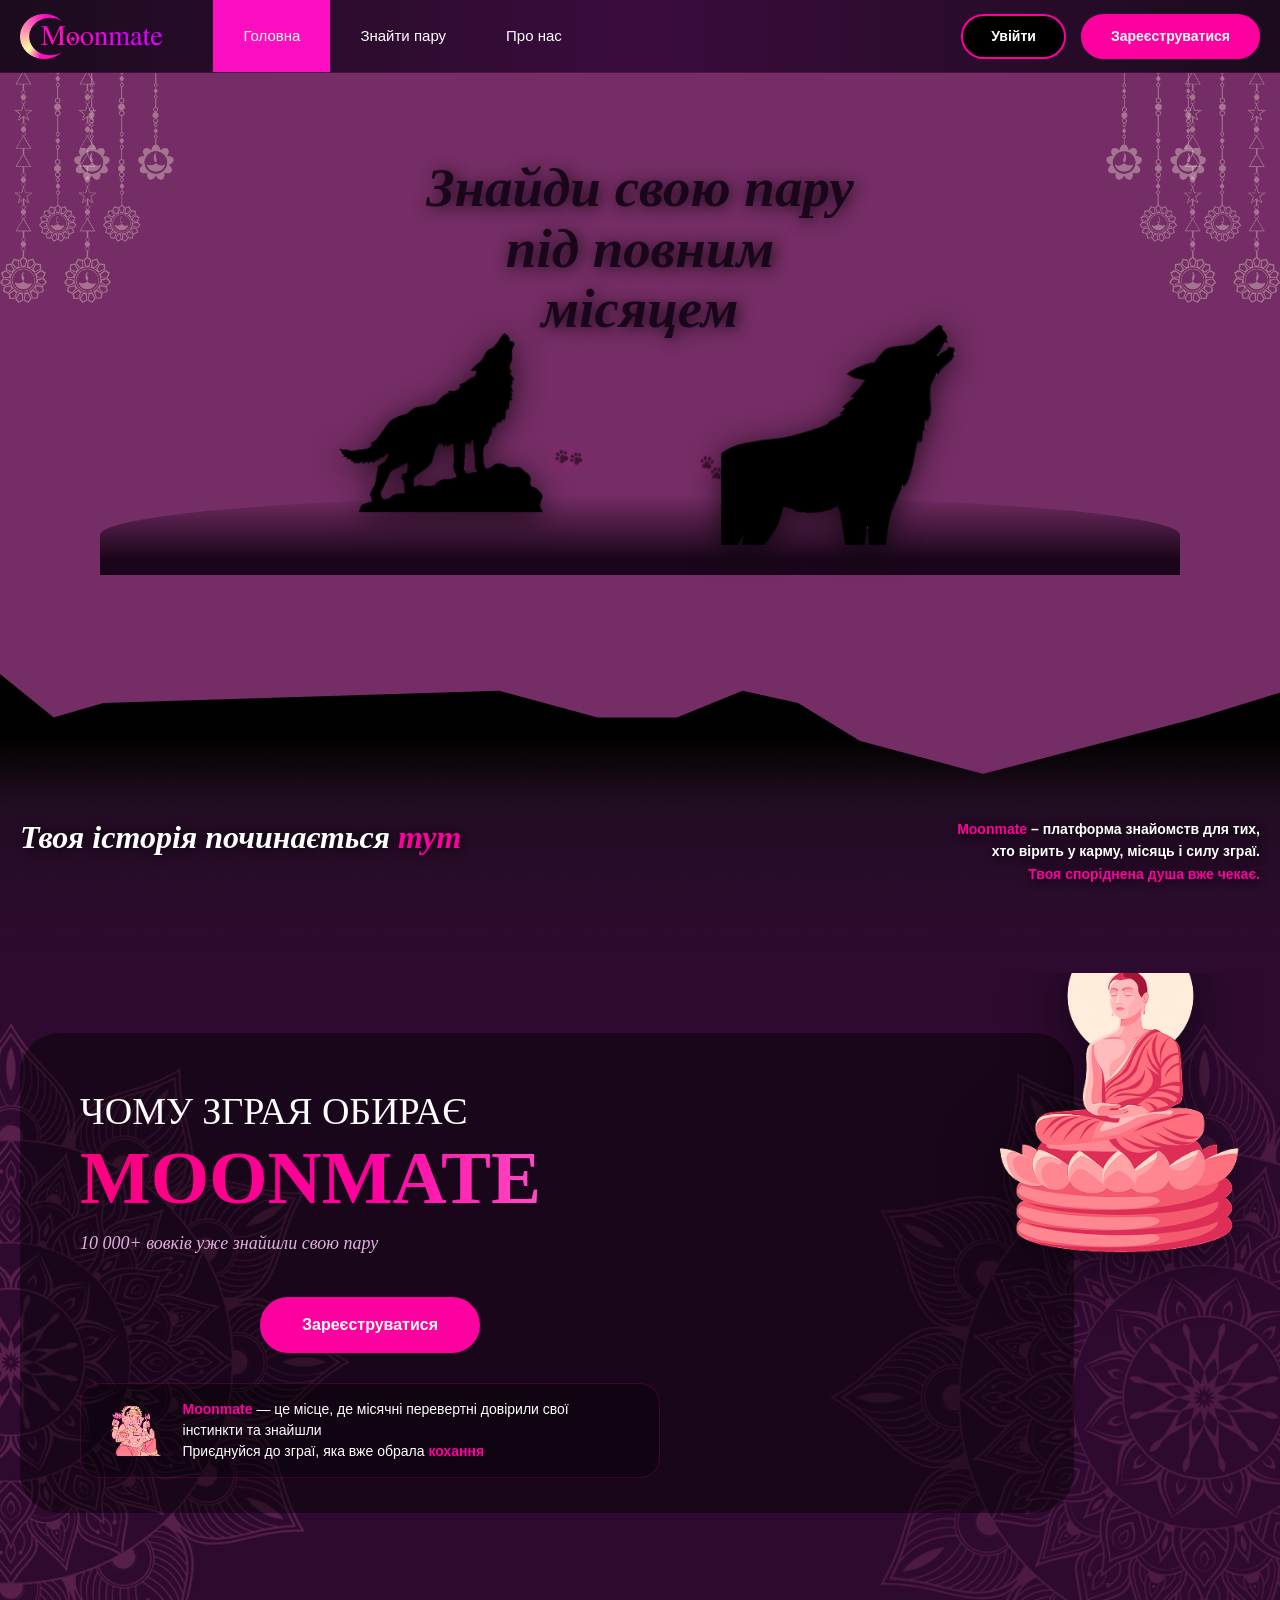
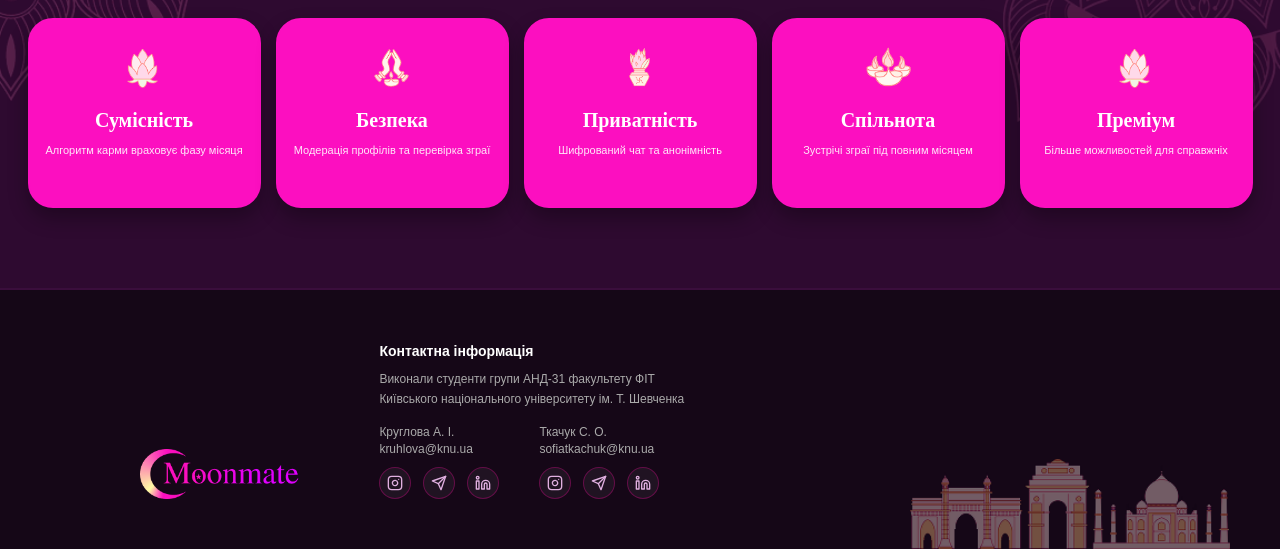
==== commit 5d807852: "Update index.html" ====
--- a/index.html
+++ b/index.html
@@ -10,7 +10,7 @@
     <link rel="preconnect" href="https://fonts.gstatic.com" crossorigin>
     <link href="https://fonts.googleapis.com/css2?family=Montserrat:ital,wght@0,400;0,600;0,700;1,400&family=Playfair+Display:ital,wght@0,400;0,600;1,400;1,600&family=Cormorant+Garamond:ital,wght@0,400;0,600;1,400;1,600&display=swap" rel="stylesheet">
     
-    <!-- Підключення стилів -->
+    <!-- Підключення стилів (ВСІ шляхи ведуть у папку main/) -->
     <link rel="stylesheet" href="main/css/reset.css">
     <link rel="stylesheet" href="main/css/base.css">
     <link rel="stylesheet" href="main/css/header.css">
@@ -25,26 +25,26 @@
      <header class="header">
         <div class="header-container">
             <!-- Логотип -->
-            <a href="#" class="logo">
-                <img src="img/Group 22.png" alt="Moonmate">
+            <a href="index.html" class="logo">
+                <img src="main/img/Group 22.png" alt="Moonmate">
             </a>
 
             <!-- Навігація -->
             <nav class="nav-menu" id="mobile-menu">
-                <a href="main.html" class="nav-link active">Головна</a>
-                <a href="../search/search.html" class="nav-link">Знайти пару</a>
-                <!-- ДОДАНО: Посилання на профіль (спочатку приховане класом hidden) -->
-                <a href="../profile/profile.html" class="nav-link hidden" id="profileLink">Профіль</a>
+                <a href="index.html" class="nav-link active">Головна</a>
+                <a href="search/search.html" class="nav-link">Знайти пару</a>
+                <!-- Посилання на профіль -->
+                <a href="profile/profile.html" class="nav-link hidden" id="profileLink">Профіль</a>
                 <a href="#why" class="nav-link">Про нас</a>
             </nav>
 
             <!-- Кнопки (ховаються на телефоні) -->
             <div class="header-buttons" id="authButtons">
-                <a href="../login/login.html" class="btn btn-login">Увійти</a>
-                <a href="../registration/register.html" class="btn btn-register">Зареєструватися</a>
+                <a href="login/login.html" class="btn btn-login">Увійти</a>
+                <a href="registration/register.html" class="btn btn-register">Зареєструватися</a>
             </div>
 
-            <!-- БУРГЕР-МЕНЮ (з'являється на планшеті та телефоні) -->
+            <!-- БУРГЕР-МЕНЮ -->
             <button class="menu-toggle" aria-label="Відкрити меню">
                 <span></span>
                 <span></span>
@@ -56,10 +56,10 @@
         <!-- ================= ГОЛОВНИЙ ЕКРАН (HERO) ================= -->
         <section class="hero" id="home">
           <!-- Висюльки -->
-          <img src="img/image 28.png" alt="" class="hanging hanging-left-1">
-          <img src="img/image 28.png" alt="" class="hanging hanging-left-2">
-          <img src="img/image 29.png" alt="" class="hanging hanging-right-1">
-          <img src="img/image 29.png" alt="" class="hanging hanging-right-2">
+          <img src="main/img/image 28.png" alt="" class="hanging hanging-left-1">
+          <img src="main/img/image 28.png" alt="" class="hanging hanging-left-2">
+          <img src="main/img/image 29.png" alt="" class="hanging hanging-right-1">
+          <img src="main/img/image 29.png" alt="" class="hanging hanging-right-2">
   
           <!-- Текст -->
           <h1 class="hero-title">
@@ -71,17 +71,17 @@
           <!-- Блок з вовками -->
           <div class="wolves-container">
               <!-- Лапки -->
-              <img src="img/image 50.png" alt="" class="paws paws-left">
-              <img src="img/image 50.png" alt="" class="paws paws-right">
+              <img src="main/img/image 50.png" alt="" class="paws paws-left">
+              <img src="main/img/image 50.png" alt="" class="paws paws-right">
               
               <!-- Лівий вовк -->
-              <img src="img/wolff.png" alt="Вовк" class="wolf wolf-left">
+              <img src="main/img/wolff.png" alt="Вовк" class="wolf wolf-left">
               <!-- Правий вовк -->
-              <img src="img/Rectangle 19.png" alt="Вовк" class="wolf wolf-right">
+              <img src="main/img/Rectangle 19.png" alt="Вовк" class="wolf wolf-right">
           </div>
   
           <!-- Скеля для переходу -->
-          <img src="img/Rectangle 54.png" alt="Скеля" class="rock-transition">
+          <img src="main/img/Rectangle 54.png" alt="Скеля" class="rock-transition">
   
           <!-- Текст під скелею -->
           <div class="hero-story">
@@ -97,8 +97,8 @@
         <!-- ================= БЛОК ПЕРЕВАГ (FEATURES) ================= -->
         <section class="features-section" id="why">
           <!-- Фонові мандали -->
-          <img src="img/image 5.png" alt="" class="bg-mandala-left">
-          <img src="img/image 30.png" alt="" class="bg-mandala-right">
+          <img src="main/img/image 5.png" alt="" class="bg-mandala-left">
+          <img src="main/img/image 30.png" alt="" class="bg-mandala-right">
   
           <div class="features-container">
               
@@ -106,7 +106,7 @@
               <div class="features-bg-box"></div>
   
               <!-- Будда -->
-              <img src="img/image 22.png" alt="Будда" class="buddha-img">
+              <img src="main/img/image 22.png" alt="Будда" class="buddha-img">
   
               <!-- Контент поверх прямокутника -->
               <div class="features-content">
@@ -121,7 +121,7 @@
                   </div>
   
                   <div class="info-box">
-                      <img src="img/image 14.png" alt="Ганеша" class="ganesha-icon">
+                      <img src="main/img/image 14.png" alt="Ганеша" class="ganesha-icon">
                       <p>
                           <span class="pink-text">Moonmate</span> — це місце, де місячні перевертні довірили свої інстинкти та знайшли<br>
                           Приєднуйся до зграї, яка вже обрала <span class="pink-text">кохання</span>
@@ -132,27 +132,27 @@
               <!-- Картки -->
               <div class="cards-grid">
                   <div class="card">
-                      <img src="img/image 32.png" alt="Лотос">
+                      <img src="main/img/image 32.png" alt="Лотос">
                       <h3>Сумісність</h3>
                       <p>Алгоритм карми враховує фазу місяця</p>
                   </div>
                   <div class="card">
-                      <img src="img/image 33.png" alt="Руки">
+                      <img src="main/img/image 33.png" alt="Руки">
                       <h3>Безпека</h3>
                       <p>Модерація профілів та перевірка зграї</p>
                   </div>
                   <div class="card">
-                      <img src="img/image 34.png" alt="Вогонь">
+                      <img src="main/img/image 34.png" alt="Вогонь">
                       <h3>Приватність</h3>
                       <p>Шифрований чат та анонімність</p>
                   </div>
                   <div class="card">
-                      <img src="img/image 35.png" alt="Свічки">
+                      <img src="main/img/image 35.png" alt="Свічки">
                       <h3>Спільнота</h3>
                       <p>Зустрічі зграї під повним місяцем</p>
                   </div>
                   <div class="card">
-                      <img src="img/image 32.png" alt="Лотос">
+                      <img src="main/img/image 32.png" alt="Лотос">
                       <h3>Преміум</h3>
                       <p>Більше можливостей для справжніх</p>
                   </div>
@@ -164,8 +164,8 @@
       <!-- ================= ПІДВАЛ (FOOTER) ================= -->
       <footer class="footer" id="about">
         <div class="footer-container">
-            <a href="#" class="footer-logo">
-                <img src="img/Group 22.png" alt="Moonmate">
+            <a href="index.html" class="footer-logo">
+                <img src="main/img/Group 22.png" alt="Moonmate">
             </a>
             <div class="footer-info">
                 <strong>Контактна інформація</strong>
@@ -177,15 +177,12 @@
                     <div class="author-block">
                         <p>Круглова А. І.<br>kruhlova@knu.ua</p>
                         <div class="social-links">
-                            <!-- Instagram -->
                             <a href="#" target="_blank" title="Instagram">
                                 <svg viewBox="0 0 24 24" fill="none" stroke="currentColor" stroke-width="2" stroke-linecap="round" stroke-linejoin="round"><rect x="2" y="2" width="20" height="20" rx="5" ry="5"></rect><path d="M16 11.37A4 4 0 1 1 12.63 8 4 4 0 0 1 16 11.37z"></path><line x1="17.5" y1="6.5" x2="17.51" y2="6.5"></line></svg>
                             </a>
-                            <!-- Telegram -->
                             <a href="#" target="_blank" title="Telegram">
                                 <svg viewBox="0 0 24 24" fill="none" stroke="currentColor" stroke-width="2" stroke-linecap="round" stroke-linejoin="round"><line x1="22" y1="2" x2="11" y2="13"></line><polygon points="22 2 15 22 11 13 2 9 22 2"></polygon></svg>
                             </a>
-                            <!-- LinkedIn -->
                             <a href="#" target="_blank" title="LinkedIn">
                                 <svg viewBox="0 0 24 24" fill="none" stroke="currentColor" stroke-width="2" stroke-linecap="round" stroke-linejoin="round"><path d="M16 8a6 6 0 0 1 6 6v7h-4v-7a2 2 0 0 0-2-2 2 2 0 0 0-2 2v7h-4v-7a6 6 0 0 1 6-6z"></path><rect x="2" y="9" width="4" height="12"></rect><circle cx="4" cy="4" r="2"></circle></svg>
                             </a>
@@ -196,15 +193,12 @@
                     <div class="author-block">
                         <p>Ткачук С. О.<br>sofiatkachuk@knu.ua</p>
                         <div class="social-links">
-                            <!-- Instagram -->
                             <a href="#" target="_blank" title="Instagram">
                                 <svg viewBox="0 0 24 24" fill="none" stroke="currentColor" stroke-width="2" stroke-linecap="round" stroke-linejoin="round"><rect x="2" y="2" width="20" height="20" rx="5" ry="5"></rect><path d="M16 11.37A4 4 0 1 1 12.63 8 4 4 0 0 1 16 11.37z"></path><line x1="17.5" y1="6.5" x2="17.51" y2="6.5"></line></svg>
                             </a>
-                            <!-- Telegram -->
                             <a href="https://web.telegram.org/k/#@sofffssss" target="_blank" title="Telegram">
                                 <svg viewBox="0 0 24 24" fill="none" stroke="currentColor" stroke-width="2" stroke-linecap="round" stroke-linejoin="round"><line x1="22" y1="2" x2="11" y2="13"></line><polygon points="22 2 15 22 11 13 2 9 22 2"></polygon></svg>
                             </a>
-                            <!-- LinkedIn -->
                             <a href="#" target="_blank" title="LinkedIn">
                                 <svg viewBox="0 0 24 24" fill="none" stroke="currentColor" stroke-width="2" stroke-linecap="round" stroke-linejoin="round"><path d="M16 8a6 6 0 0 1 6 6v7h-4v-7a2 2 0 0 0-2-2 2 2 0 0 0-2 2v7h-4v-7a6 6 0 0 1 6-6z"></path><rect x="2" y="9" width="4" height="12"></rect><circle cx="4" cy="4" r="2"></circle></svg>
                             </a>
@@ -213,28 +207,21 @@
                 </div>
             </div>
         </div>
-        <img src="img/image 26.png" alt="Архітектура" class="footer-arch-img">
+        <img src="main/img/image 26.png" alt="Архітектура" class="footer-arch-img">
     </footer>
     
-    <!-- Підключення скрипта для меню -->
-    <script src="script.js"></script>
-
-    <!-- ДОДАНО: Перевірка статусу входу та показ посилання на профіль -->
+    <!-- Підключення скрипта для меню (він теж лежить у папці main) -->
+    <script src="main/script.js"></script>
+
+    <!-- Перевірка статусу входу -->
     <script>
         document.addEventListener('DOMContentLoaded', function() {
             const authButtons = document.getElementById('authButtons');
             const profileLink = document.getElementById('profileLink');
 
-            // Перевіряємо, чи користувач увійшов
             if (sessionStorage.getItem('isLoggedIn') === 'true') {
-                // Якщо так, ховаємо кнопки входу/реєстрації
-                if (authButtons) {
-                    authButtons.style.display = 'none';
-                }
-                // І показуємо посилання на профіль (видаляємо клас hidden)
-                if (profileLink) {
-                    profileLink.classList.remove('hidden');
-                }
+                if (authButtons) authButtons.style.display = 'none';
+                if (profileLink) profileLink.classList.remove('hidden');
             }
         });
     </script>
